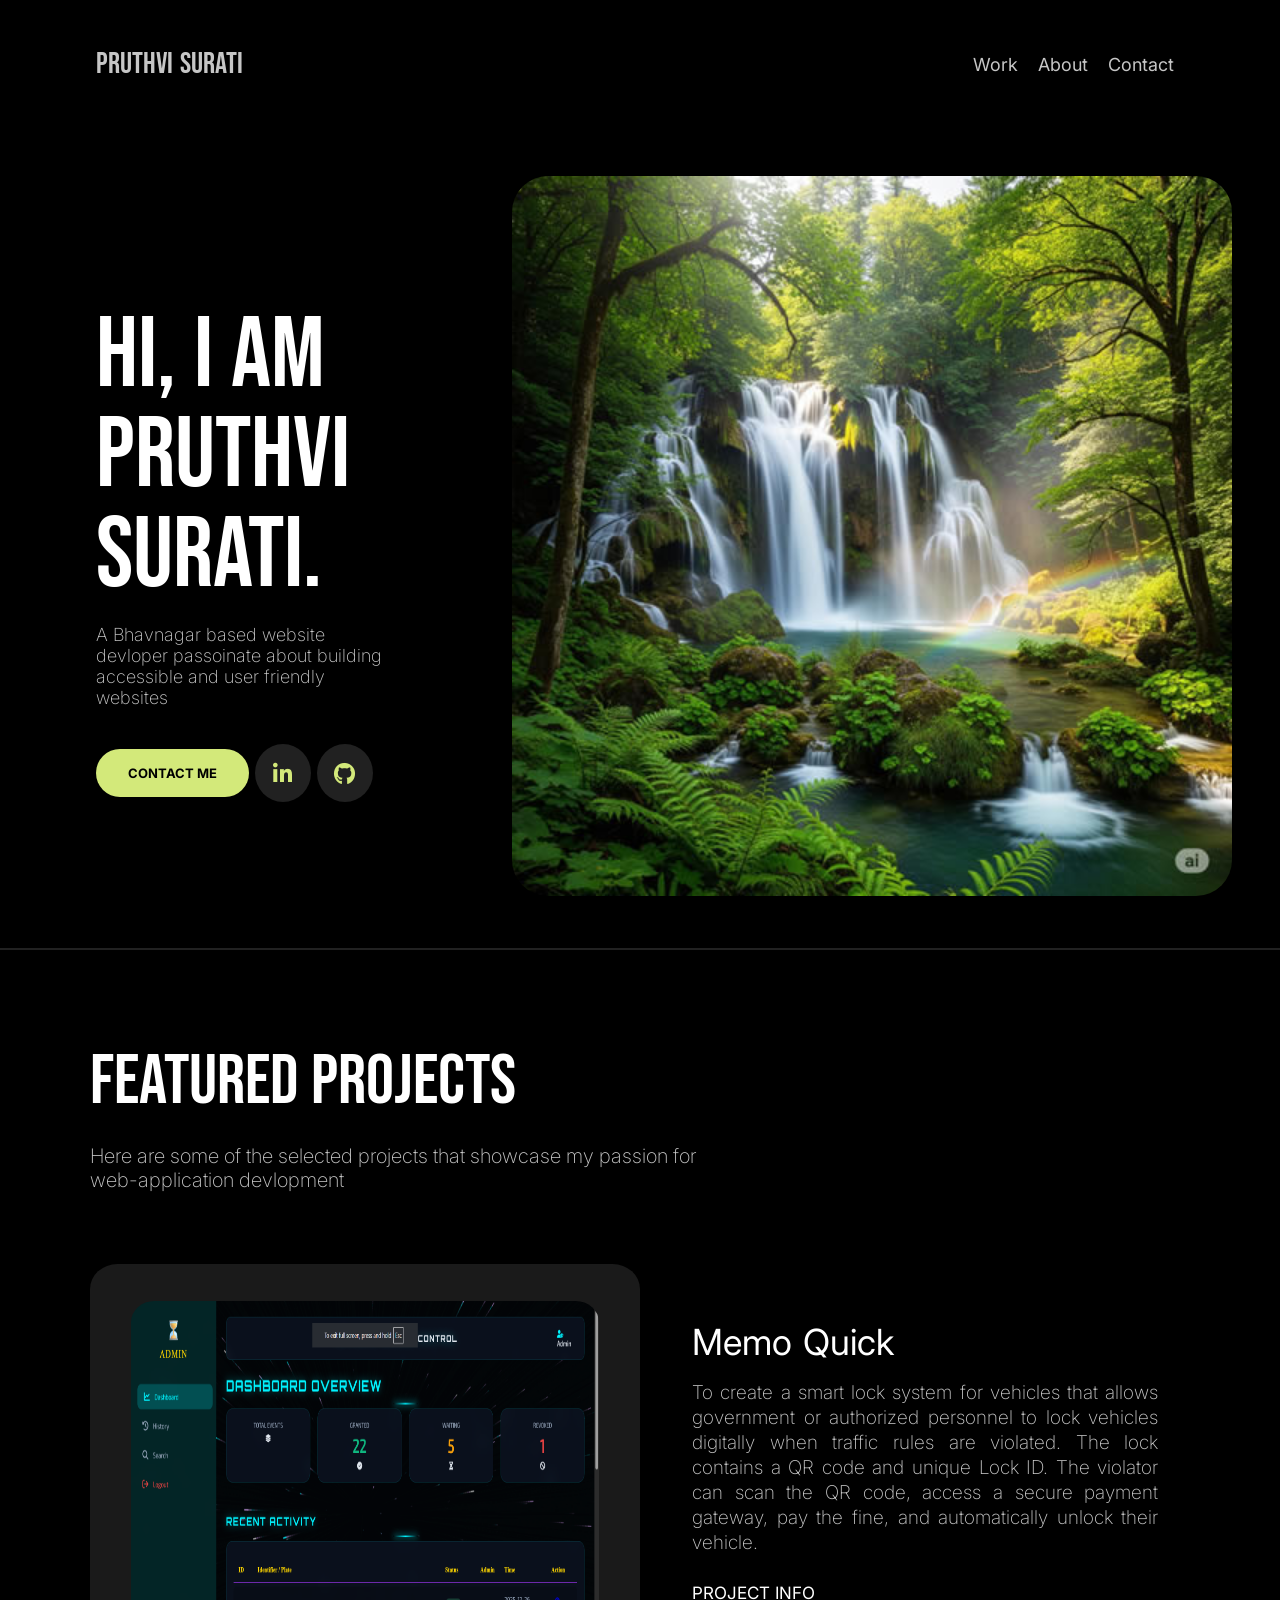
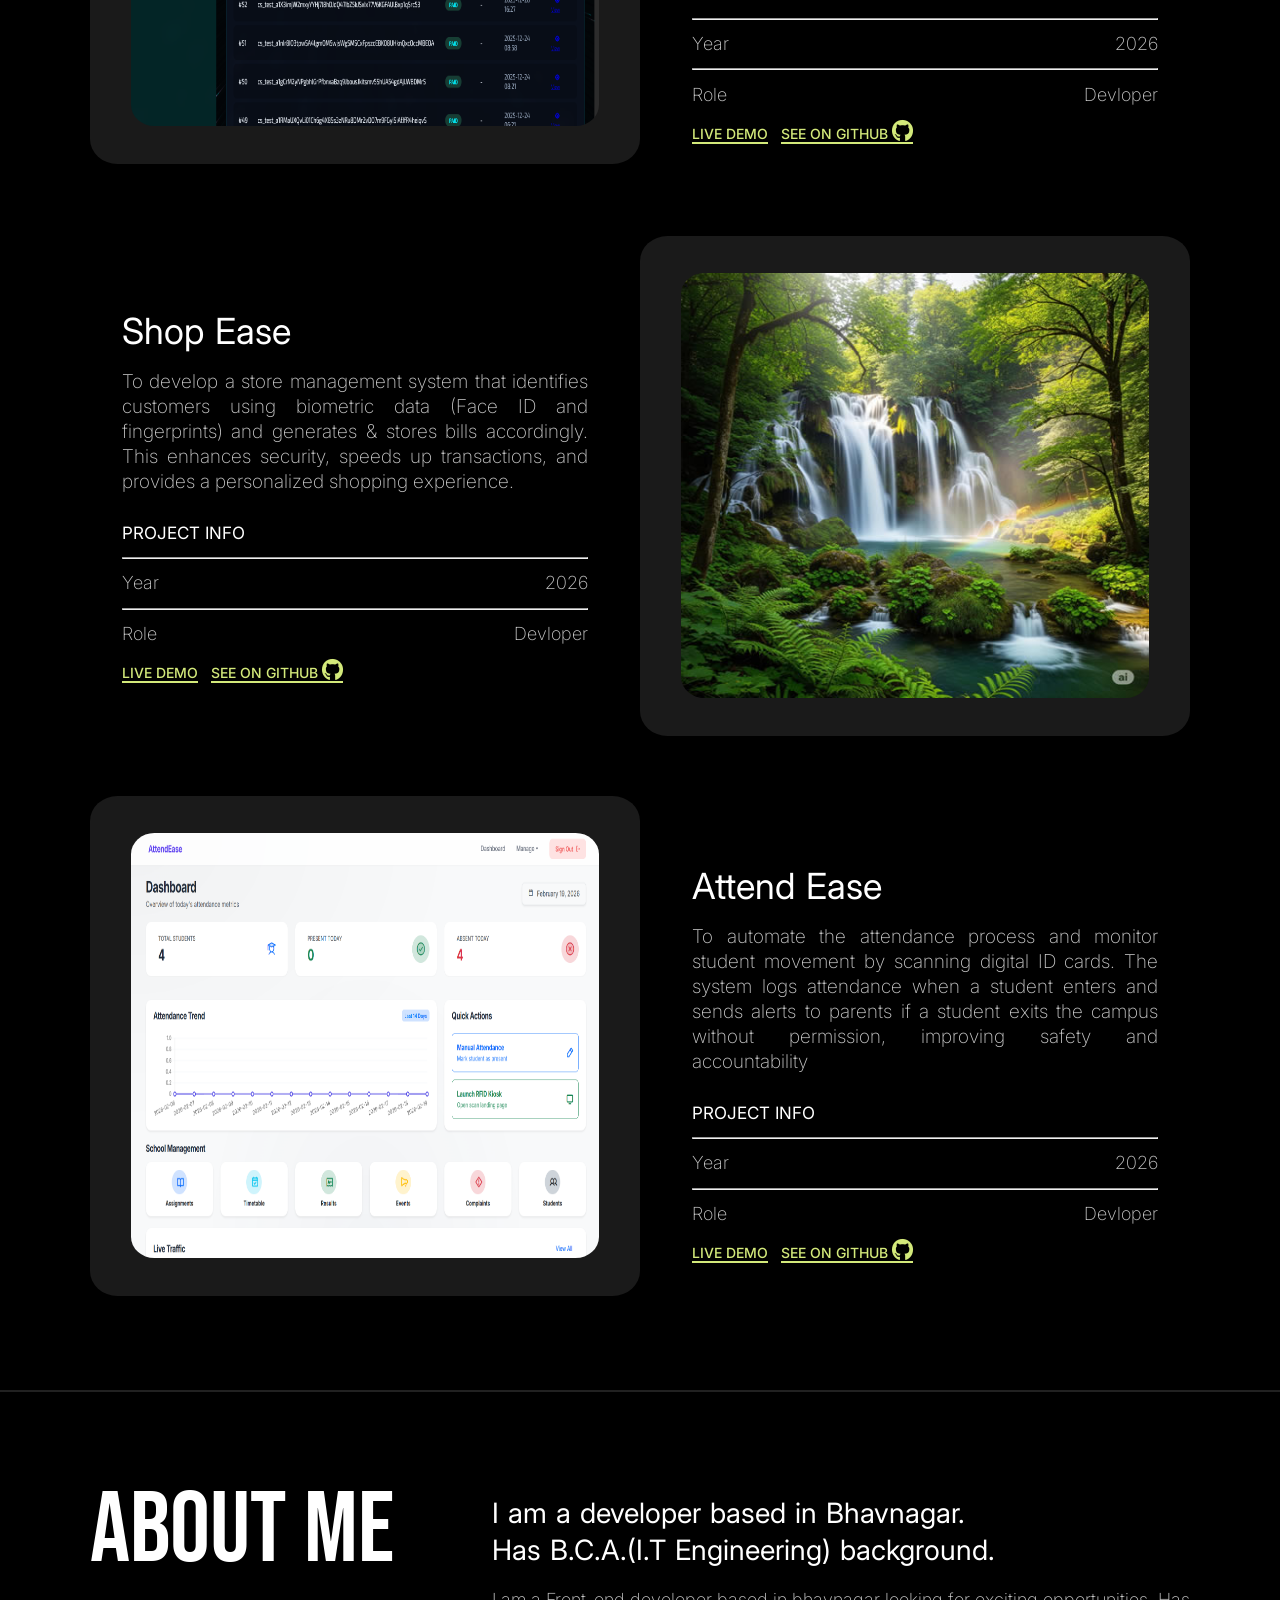
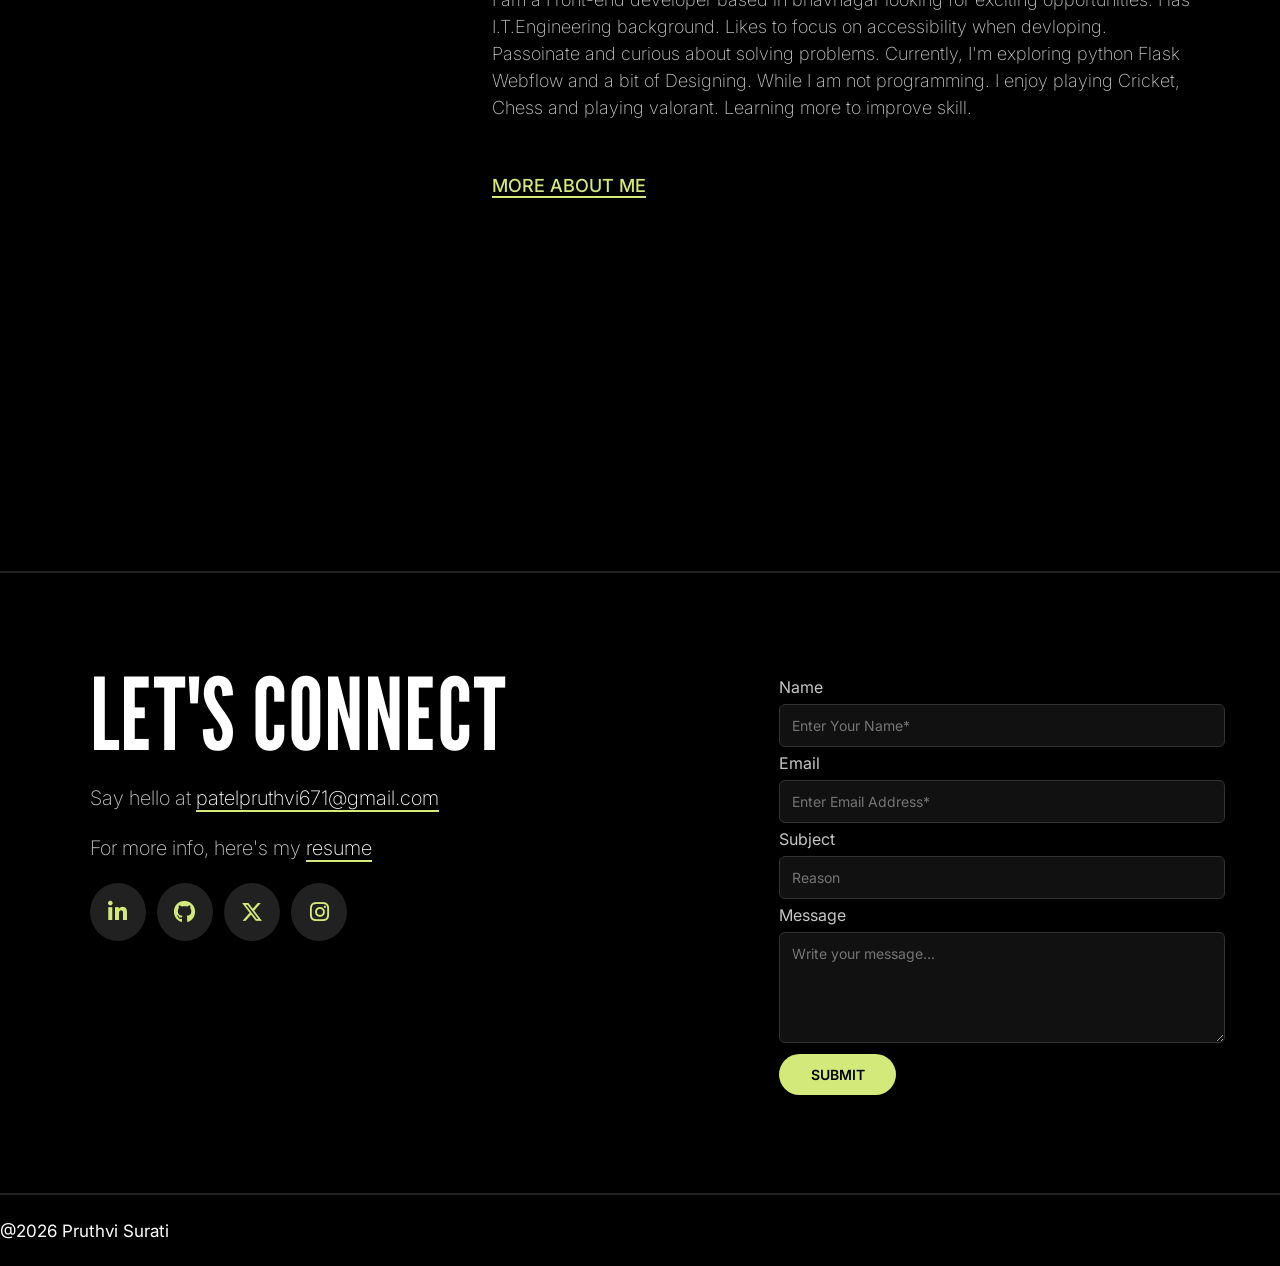
==== index.html @ 221f7f8f "portfolio" ====
<!DOCTYPE html>
<html lang="en">

<head>
    <meta charset="UTF-8">
    <meta name="viewport" content="width=device-width, initial-scale=1.0">
    <title>Portfolio</title>
    <link rel="preconnect" href="https://fonts.googleapis.com">
    <link rel="preconnect" href="https://fonts.gstatic.com" crossorigin>
    <link
        href="https://fonts.googleapis.com/css2?family=Bebas+Neue&family=Inter:ital,opsz,wght@0,14..32,100..900;1,14..32,100..900&family=League+Gothic&family=Oswald:wght@200..700&family=Poppins:ital,wght@0,100;0,200;0,300;0,400;0,500;0,600;0,700;0,800;0,900;1,100;1,200;1,300;1,400;1,500;1,600;1,700;1,800;1,900&display=swap"
        rel="stylesheet">
    <link rel="stylesheet" href="https://cdnjs.cloudflare.com/ajax/libs/font-awesome/6.5.0/css/all.min.css">

    <link rel="stylesheet" href="style1.css">
</head>

<body>

    <div class="navbar">
        <span>
            <h3>PRUTHVI SURATI</h3>
        </span>

        <span>
            <a href="#work">Work</a>
            <a href="about.html">About</a>
            <a href="#connect">Contact</a>
        </span>
    </div>

    <div class="container">

        <div class="pinfo">
            <span>
                <h1>
                    HI, I AM <br>
                    PRUTHVI SURATI.
                </h1>
            </span>
            <span>
                <p>
                    A Bhavnagar based website devloper passoinate about building <br>
                    accessible and user friendly websites
                </p>
            </span><br>
            <span class="links">
                <a href="#" class="spbtn" id="contact">CONTACT ME</a>
                <div class="lbtn"> <a href="#"><i class="fa-brands fa-linkedin-in"></i></a></div>
                <div class="lbtn"><a href="https://github.com/pruthvipatel2024"><i class="fa-brands fa-github"></i></a>
                </div>
            </span>
        </div>

        <div class="pimg">
            <img src="images/cascading-waterfall.jpg" alt="My Image">
        </div>

    </div>

    <div class="project" id="work">
        <div>
            <h2>FEATURED PROJECTS</h2>
            <p>Here are some of the selected projects that showcase my passion for <br>
                web-application devlopment</p>
        </div>

        <!-- Project_1 -->

        <div class="pcard">

            <div class="card">
                <img src="images/memo-quick.png" alt="memo-quick">
            </div>

            <div class="prinfo">

                <h3>Memo Quick</h3>
                <p>To create a smart lock system for vehicles that allows government or authorized personnel to lock
                    vehicles digitally when traffic rules are violated. The lock contains a QR code and unique Lock ID.
                    The violator can scan the QR code, access a secure payment gateway, pay the fine, and automatically
                    unlock their
                    vehicle.</p>

                <h4>PROJECT INFO</h4>
                <hr>
                <div class="pd">
                    <p>Year</p>
                    <p>2026</p>
                </div>
                <hr>
                <div class="pd">
                    <p>Role</p>
                    <p>Devloper</p>
                </div>

                <div class="plink">
                    <a href="#">LIVE DEMO</a>
                    <a href="https://github.com/pruthvipatel2024/memo-quick"> SEE ON GITHUB <i
                            class="fa-brands fa-github"></i> </a>
                </div>


            </div>
        </div>

        <!-- Project_2 -->

        <div class="pcard">

            <div class="prinfo">

                <h3>Shop Ease</h3>
                <p>To develop a store management system that identifies customers using biometric data (Face ID and
                    fingerprints) and generates & stores bills accordingly. This enhances security, speeds up
                    transactions, and provides a personalized shopping experience.</p>

                <h4>PROJECT INFO</h4>
                <hr>
                <div class="pd">
                    <p>Year</p>
                    <p>2026</p>
                </div>
                <hr>
                <div class="pd">
                    <p>Role</p>
                    <p>Devloper</p>
                </div>

                <div class="plink">
                    <a href="#">LIVE DEMO</a>
                    <a href=""> SEE ON GITHUB <i class="fa-brands fa-github"></i> </a>
                </div>

            </div>

            <div class="card">
                <img src="images/cascading-waterfall.jpg" alt="ShopEase">
            </div>

        </div>

        <!-- Project_3 -->

        <div class="pcard">

            <div class="card">
                <img src="images/Attend Ease.png" alt="Attend Ease">
            </div>

            <div class="prinfo">

                <h3>Attend Ease</h3>
                <p>To automate the attendance process and monitor student movement by scanning digital ID cards. The
                    system logs attendance when a student enters and sends alerts to parents if a student exits the
                    campus
                    without permission, improving safety and accountability</p>

                <h4>PROJECT INFO</h4>
                <hr>
                <div class="pd">
                    <p>Year</p>
                    <p>2026</p>
                </div>
                <hr>
                <div class="pd">
                    <p>Role</p>
                    <p>Devloper</p>
                </div>

                <div class="plink">
                    <a href="#">LIVE DEMO</a>
                    <a href="#"> SEE ON GITHUB <i class="fa-brands fa-github"></i> </a>
                </div>
            </div>
        </div>

    </div>

    <!-- <hr> -->

    <div class="about">
        <div class="ah">
            <h1>ABOUT ME</h1>
        </div>
        <div class="con">
            <h3>
                I am a developer based in Bhavnagar. <br>
                Has B.C.A.(I.T Engineering) background.
            </h3>

            <p>
                I am a Front-end developer based in bhavnagar looking for exciting opportunities. Has <br>
                I.T.Engineering background. Likes to focus on accessibility when devloping. <br>
                Passoinate and curious about solving problems. Currently, I'm exploring python Flask <br>
                Webflow and a bit of Designing. While I am not programming. I enjoy playing Cricket, <br>
                Chess and playing valorant. Learning more to improve skill.
            </p><br><br>


            <span class="links">
                <a href="#">MORE ABOUT ME</a>
            </span>
        </div>
    </div>

    <div class="connect" id="connect">

        <div class="ah">

            <h1>LET'S CONNECT</h1>

            <p>Say hello at <a href="patelpruthvi671@gmail.com">patelpruthvi671@gmail.com</a> </p>

            <p>For more info, here's my <a href="#">resume</a></p>

            <span class="links">
                <div class="lbtn">
                    <a href="#"><i class="fa-brands fa-linkedin-in"></i></a>
                </div>
                <div class="lbtn">
                    <a href="https://github.com/pruthvipatel2024"><i class="fa-brands fa-github"></i></a>
                </div>
                <div class="lbtn">
                    <a href="https://github.com/pruthvipatel2024"><i class="fa-brands fa-x-twitter"></i></a>
                </div>
                <div class="lbtn">
                    <a href="https://github.com/pruthvipatel2024"><i class="fa-brands fa-instagram"></i></a>
                </div>
            </span>

        </div>


        <div class="conn">

            <form action="" class="pform">

                <label>Name</label>
                <input type="text" placeholder="Enter Your Name*" required>

                <label>Email</label>
                <input type="email" placeholder="Enter Email Address*" required>

                <label>Subject</label>
                <input type="text" placeholder="Reason" required>

                <label>Message</label>
                <textarea rows="5" placeholder="Write your message..."></textarea>

                <button type="submit">SUBMIT</button>

            </form>

        </div>

    </div>

    <div class="footer">

        <h4>@2026 Pruthvi Surati</h4>

    </div>

</body>


<script src="script.js"></script>

</html>
---- style1.css ----
body {
    margin: 0;
    background-color: black;
}

h1,
h2,
h3 {
    color: white;
    font-family: Bebas Neue;
    font-weight: 100;
    word-spacing: 2px;
}

h1 {
    font-size: 100px;
    font-weight: 100;
    word-spacing: auto;
    line-height: 100px;
    margin: 0;
}

h2 {
    font-size: 70px;
    margin: 0;
}

h4 {
    color: white;
    font-family: inter;
    font-size: 17px;
    font-weight: 400;
    margin: 2% 0;
}

hr {
    margin: 0;
}

p {
    font-family: inter;
    font-family: inter;
    font-size: 18px;
    font-weight: 200;
    color: #C6C6C6;
}

a {
    /* color: White; */
    text-decoration: none;
    font-family: inter;
    font-size: large;
    gap: 10rem;
    /* margin: 10px; */
    transition: 1.6s;
}

i {
    color: #D3E97A;
    font-size: 22px;
}

/* Navbar Stylling  */

.navbar {
    padding: 1rem;
    background-color: black;
    display: flex;
    align-items: center;
    justify-content: space-between;
    gap: 20rem;
    /* margin-top: 1em; */
    margin-left: 5em;
    margin-right: 5em;
}

.navbar>span>a:hover {
    /* background-color: black; */
    color: greenyellow;
}

.navbar>span>h3 {
    font-size: 30px;
    color: #C6C6C6;
}

.navbar>span>a {
    margin: 10px;
    color: #C6C6C6;
}

.navbar:hover {
    transition: 3s;
    color: black;

}

.navbar>span {
    display: flex;
    justify-content: space-around;
}

/* personal information or container styling  */

.container {
    display: flex;
    justify-content: center;
    align-items: center;
    color: white;
    /* margin: 8rem; */
    padding: 3rem;
    gap: 5rem;
    height: 50%;
    border-bottom: #212121 solid 2.5px;
}

.pinfo {
    padding-top: 2rem;
    margin: 3rem;
    text-align: left;
    align-items: center;
}

.spbtn {
    background-color: #D3E97A;
    border-radius: 20rem;
    color: black;
    font-family: inter;
    align-items: center;
    text-align: center;
}

#contact {
    text-align: left;
    font-size: small;
    font-family: inter;
    font-weight: bold;
    padding: 1rem 2rem 1rem 2rem;
}

.links {
    display: flex;
    gap: 2%;
    justify-content: left;
    align-items: center;
}

.lbtn {
    height: 2rem;
    font-size: 20px;
    height: 50px;
    width: 50px;
    padding: 5px 3px 3px 3px;
    background-color: #212121;
    display: flex;
    justify-content: center;
    align-items: center;
    border-radius: 50%;
}

.pimg>img {
    height: 80vmin;
    border-radius: 5%;
    /* margin-right: 20vmin; */
}

/* ----------------project container styling---------------*/

.project {
    text-align: left;
    margin: 7%;
    /* padding-top: 7%;
    padding-bottom: 7%; */
    color: #C6C6C6;
    /* border-bottom: #212121 solid 2.5px; */
    /* width: 100%; */
}

.project>div>p {
    font-size: 20px;
}

.pcard {
    display: flex;
    justify-content: space-between;
    gap: 20px;
    margin-top: 5%;
    margin-bottom: 5%;

    /* margin: auto; */
}

.card {
    background-color: #1A1A1A;
    border-radius: 5%;
    height: 500px;
    width: 50%;
    flex-shrink: 0;
    align-items: center;
    display: flex;
    justify-content: center;
    margin: auto;
}

.card>img {
    height: 85%;
    width: 85%;
    /* margin: auto; */
    border-radius: 5%;
}

.prinfo {
    padding: 2rem;
    margin-top: 3rem;
    justify-content: center;
    text-align: justify;
    align-items: center;
    line-height: 30px;
}

.prinfo>p {
    font-size: 19px;
    line-height: 25px;
    font-weight: 200;
    margin-top: 5%;
    margin-bottom: 5%;
    text-align: justify;
}

.prinfo>h3 {
    color: white;
    font-family: inter;
    font-size: 36px;
    font-weight: 400;
    margin: 0;
}

.pd {
    display: flex;
    justify-content: space-between;
    /* margin-bottom: 3%; */
}

.pd>p {
    margin: 2% 0;
}

.plink>a {
    color: #D3E97A;
    border-bottom: 2px solid #D3E97A;
    margin-top: 3%;
    margin-right: 2%;
    font-weight: 500;
    font-size: 14px;
}


/* --------------- About Section Styling------------------------ */

.about {
    display: flex;
    justify-content: space-between;
    margin: auto;
    padding: 7%;
    height: 600px;
    border-top: #212121 solid 2.5px;
    border-bottom: #212121 solid 2.5px;
}

.con>h3 {
    color: white;
    font-family: inter;
    font-size: 28px;
    font-weight: 400;
    margin: 0;
    line-height: 1.3;
    margin-top: 2%;
}

.con>p {
    line-height: 1.5
}

.con>span>a {
    color: #D3E97A;
    border-bottom: 2px solid #D3E97A;
    /* margin-top: 3%;
    margin-right: 2%; */
    font-weight: 500;
    font-size: 18px;
    align-items: center;
}


/* ----------------Contact section Styling---------------- */

.connect {
    display: flex;
    justify-content: center;
    /* change this */
    align-items: flex-start;
    gap: 120px;
    /* control spacing manually */
    padding: 7%;
    border-bottom: #212121 solid 2.5px;
}

.connect>.ah>h1 {
    font-family: League Gothic;
}

.ah>p>a {
    line-height: 1.5;
    color: white;
    border-bottom: #D3E97A 2.2px solid;
    font-size: 20px;
    /* padding-bottom: 1.5px; */
}

.ah>p {
    font-size: 20px;
}

.ah {
    flex: 1;
    width: 40%;
}

.pform form {
    display: flex;
    flex-direction: column;
    gap: 15px;
}

.pform input,
.pform textarea {
    width: 420px;
    padding: 12px;
    background-color: #111;
    border: 1px solid #333;
    color: white;
    border-radius: 6px;
    font-family: inter;
    font-size: 14px;
    transition: 1s;
    font-size: 14px;
}

.pform input:hover,
.pform textarea:hover {
    outline: none;
    /* background-color: #D3E97A; */
    border-color: #D3E97A;

}

.pform input:focus,
.pform textarea:focus {
    outline: none;
    /* background-color: #D3E97A; */
    border-color: #D3E97A;
}

.pform button {
    padding: 12px;
    background-color: #D3E97A;
    border: none;
    font-family: inter;
    font-weight: 600;
    font-size: 14px;
    border-radius: 20rem;
    width: 70%;
    align-items: center;
    text-align: center;
    cursor: pointer;
}

.pform {
    color: #C6C6C6;
    width: 40%;
    line-height: 200%;
    max-width: 500px;
    flex: 1;
    max-width: 420px;
    margin: 2%;
}

label {
    font-family: inter;
    font-size: 16px;
}

/* ================= RESPONSIVE ================= */

/* Tablet */
@media (max-width: 992px) {

    .container,
    .about,
    .connect,
    .pcard {
        flex-direction: column;
        text-align: center;
    }

    .links {
        justify-content: center;
    }

    .pimg img {
        width: 70%;
    }

    .ah,
    .pform {
        width: 100%;
        max-width: 600px;
    }
}

/* Mobile */
@media (max-width: 768px) {

    h1 {
        font-size: 42px;
        line-height: 48px;
    }

    h2 {
        font-size: 32px;
    }

    .navbar {
        flex-direction: column;
        gap: 1rem;
        text-align: center;
    }

    .navbar span {
        flex-direction: column;
        gap: 0.5rem;
    }

    .container,
    .about,
    .connect {
        padding: 4rem 1.5rem;
    }

    .project {
        margin: 4rem 1.5rem;
    }

    .card {
        padding: 1rem;
    }
}
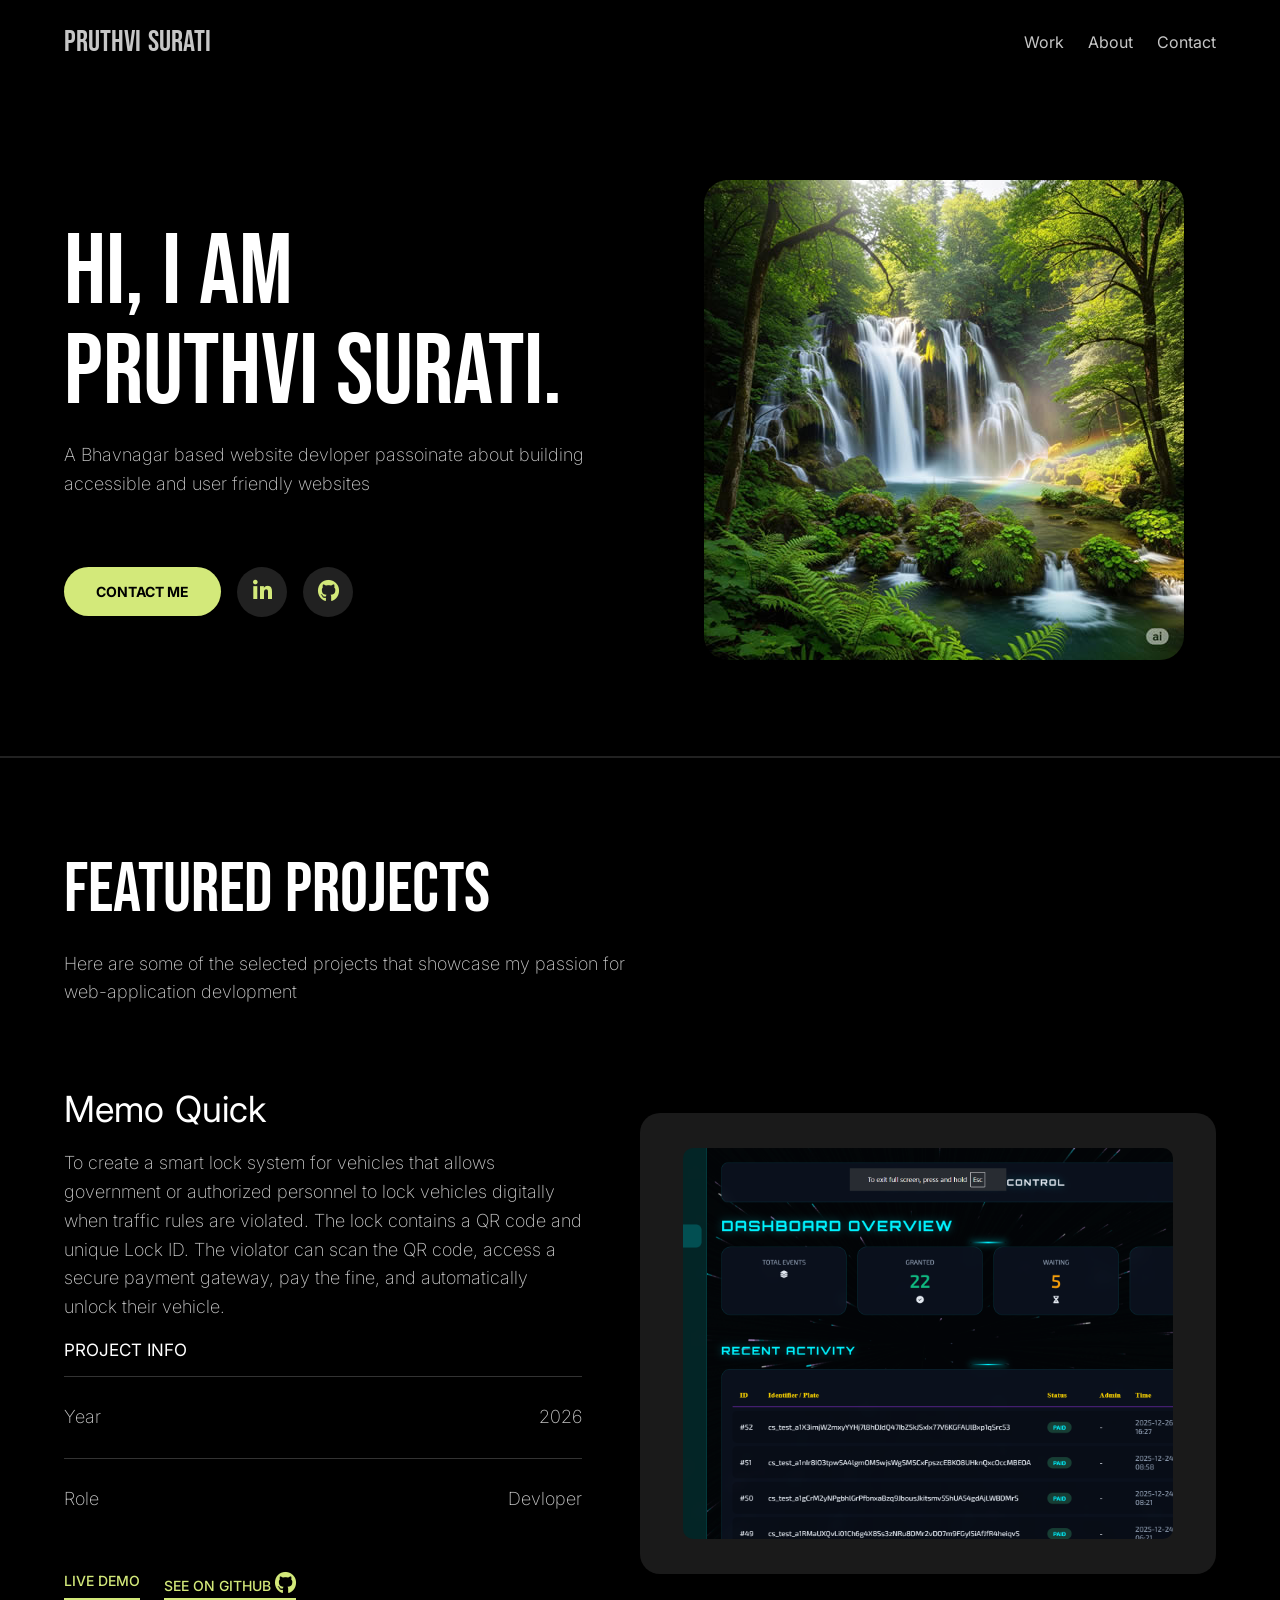
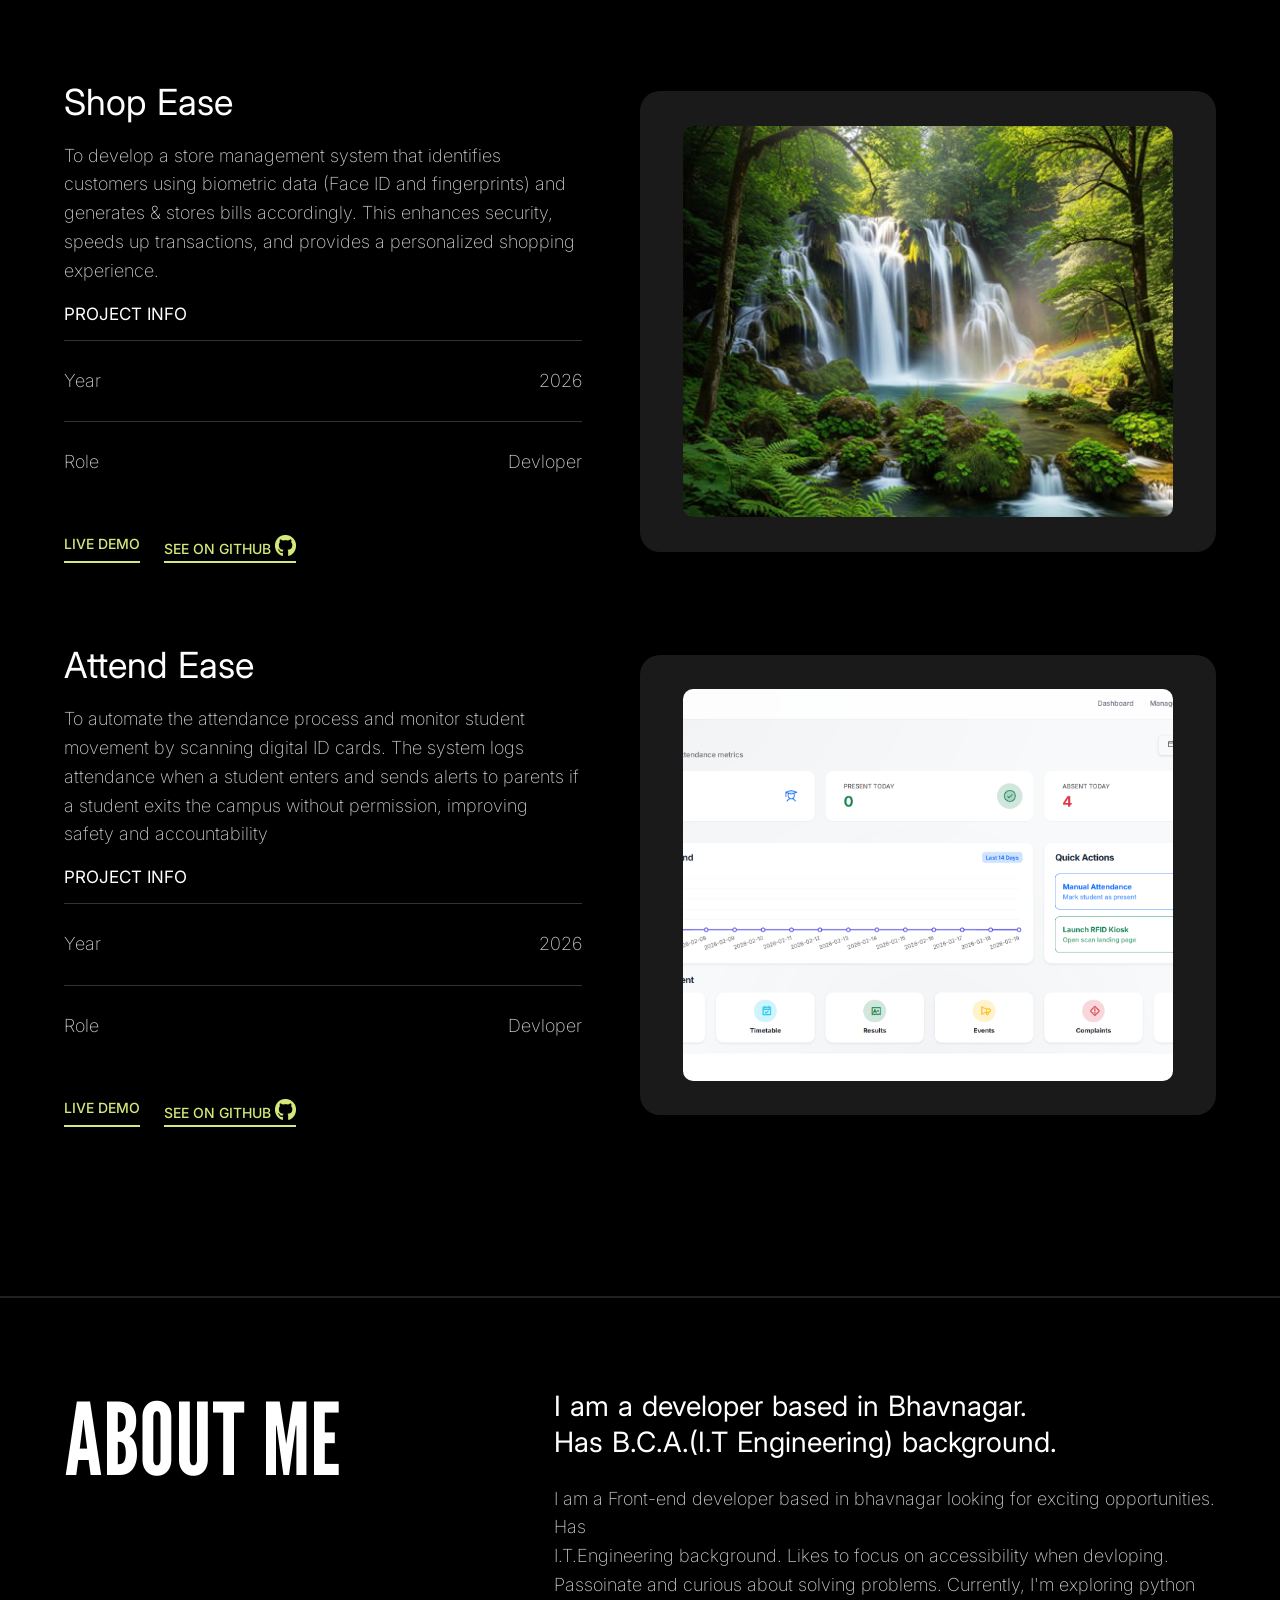
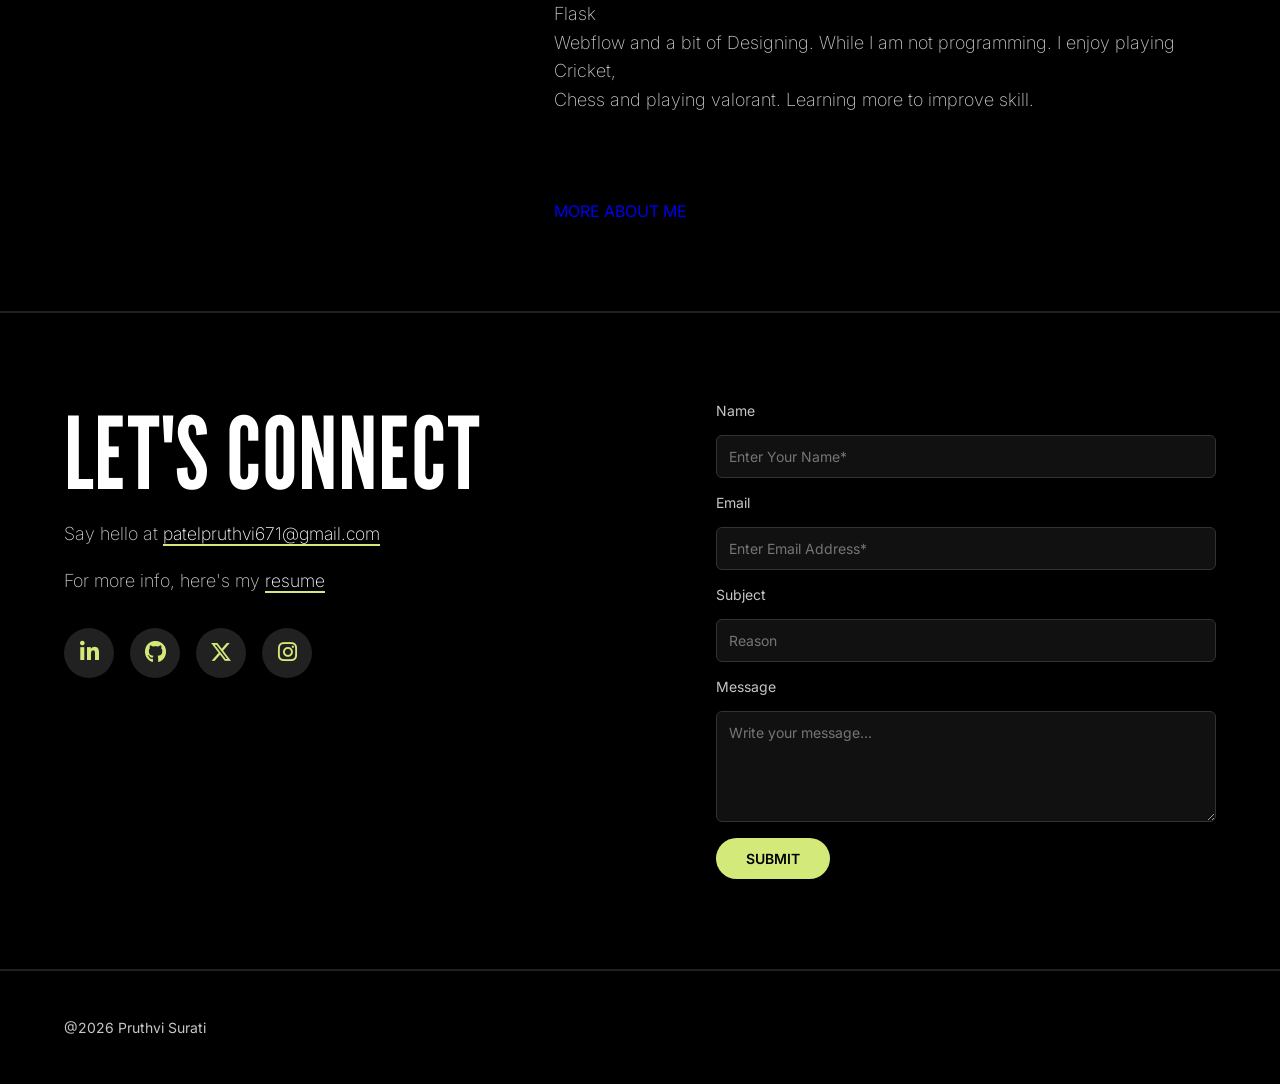
==== commit 4016556c: ".." ====
--- a/index.html
+++ b/index.html
@@ -84,7 +84,7 @@
 
                 <h4>PROJECT INFO</h4>
                 <hr>
-                <div class="pd">
+                <div class="pd">  
                     <p>Year</p>
                     <p>2026</p>
                 </div>
--- a/style1.css
+++ b/style1.css
@@ -1,58 +1,58 @@
 body {
     margin: 0;
     background-color: black;
+    overflow-x: hidden;
 }
 
 h1,
 h2,
 h3 {
     color: white;
-    font-family: Bebas Neue;
+    font-family: 'Bebas Neue', sans-serif;
     font-weight: 100;
     word-spacing: 2px;
 }
 
 h1 {
-    font-size: 100px;
+    font-size: clamp(48px, 10vw, 100px);
     font-weight: 100;
     word-spacing: auto;
-    line-height: 100px;
+    line-height: 1;
     margin: 0;
 }
 
 h2 {
-    font-size: 70px;
+    font-size: clamp(32px, 7vw, 70px);
     margin: 0;
 }
 
 h4 {
     color: white;
-    font-family: inter;
+    font-family: 'Inter', sans-serif;
     font-size: 17px;
     font-weight: 400;
-    margin: 2% 0;
+    margin: 1rem 0;
 }
 
 hr {
     margin: 0;
+    border: 0;
+    border-top: 1px solid #333;
 }
 
 p {
-    font-family: inter;
-    font-family: inter;
-    font-size: 18px;
+    font-family: 'Inter', sans-serif;
+    font-size: clamp(16px, 2vw, 18px);
     font-weight: 200;
     color: #C6C6C6;
+    line-height: 1.6;
 }
 
 a {
-    /* color: White; */
     text-decoration: none;
-    font-family: inter;
-    font-size: large;
-    gap: 10rem;
-    /* margin: 10px; */
-    transition: 1.6s;
+    font-family: 'Inter', sans-serif;
+    font-size: medium;
+    transition: 0.3s;
 }
 
 i {
@@ -60,177 +60,144 @@
     font-size: 22px;
 }
 
-/* Navbar Stylling  */
+/* Navbar Styling */
 
 .navbar {
-    padding: 1rem;
+    padding: 1.5rem clamp(1rem, 5vw, 5rem);
     background-color: black;
     display: flex;
     align-items: center;
     justify-content: space-between;
-    gap: 20rem;
-    /* margin-top: 1em; */
-    margin-left: 5em;
-    margin-right: 5em;
+}
+
+.navbar>span:first-child h3 {
+    font-size: clamp(20px, 4vw, 30px);
+    color: #C6C6C6;
+    margin: 0;
+}
+
+.navbar>span:last-child {
+    display: flex;
+    gap: 1.5rem;
+}
+
+.navbar>span>a {
+    color: #C6C6C6;
 }
 
 .navbar>span>a:hover {
-    /* background-color: black; */
-    color: greenyellow;
-}
-
-.navbar>span>h3 {
-    font-size: 30px;
-    color: #C6C6C6;
-}
-
-.navbar>span>a {
-    margin: 10px;
-    color: #C6C6C6;
-}
-
-.navbar:hover {
-    transition: 3s;
-    color: black;
-
-}
-
-.navbar>span {
-    display: flex;
-    justify-content: space-around;
-}
-
-/* personal information or container styling  */
+    color: #D3E97A;
+}
+
+/* Container / Hero Styling */
 
 .container {
     display: flex;
     justify-content: center;
     align-items: center;
     color: white;
-    /* margin: 8rem; */
-    padding: 3rem;
-    gap: 5rem;
-    height: 50%;
+    padding: clamp(2rem, 8vw, 6rem) clamp(1rem, 5vw, 5rem);
+    gap: clamp(2rem, 5vw, 5rem);
     border-bottom: #212121 solid 2.5px;
 }
 
 .pinfo {
-    padding-top: 2rem;
-    margin: 3rem;
-    text-align: left;
-    align-items: center;
+    flex: 1;
+}
+
+.links {
+    display: flex;
+    gap: 1rem;
+    justify-content: flex-start;
+    align-items: center;
+    flex-wrap: wrap;
+    margin-top: 2rem;
 }
 
 .spbtn {
     background-color: #D3E97A;
-    border-radius: 20rem;
+    border-radius: 50px;
     color: black;
-    font-family: inter;
-    align-items: center;
-    text-align: center;
-}
-
-#contact {
-    text-align: left;
-    font-size: small;
-    font-family: inter;
+    font-family: 'Inter', sans-serif;
     font-weight: bold;
-    padding: 1rem 2rem 1rem 2rem;
-}
-
-.links {
-    display: flex;
-    gap: 2%;
-    justify-content: left;
-    align-items: center;
+    padding: 1rem 2rem;
+    display: inline-block;
+    font-size: 14px;
 }
 
 .lbtn {
-    height: 2rem;
-    font-size: 20px;
     height: 50px;
     width: 50px;
-    padding: 5px 3px 3px 3px;
     background-color: #212121;
     display: flex;
     justify-content: center;
     align-items: center;
     border-radius: 50%;
-}
-
-.pimg>img {
-    height: 80vmin;
+    transition: 0.3s;
+}
+
+.lbtn:hover {
+    background-color: #333;
+}
+
+.pimg {
+    flex: 1;
+    display: flex;
+    justify-content: center;
+}
+
+.pimg img {
+    max-width: 100%;
+    height: auto;
     border-radius: 5%;
-    /* margin-right: 20vmin; */
-}
-
-/* ----------------project container styling---------------*/
+}
+
+/* Project Container Styling */
 
 .project {
-    text-align: left;
-    margin: 7%;
-    /* padding-top: 7%;
-    padding-bottom: 7%; */
-    color: #C6C6C6;
-    /* border-bottom: #212121 solid 2.5px; */
-    /* width: 100%; */
-}
-
-.project>div>p {
-    font-size: 20px;
+    padding: clamp(2rem, 7vw, 7rem) clamp(1rem, 5vw, 5rem);
+    color: #C6C6C6;
 }
 
 .pcard {
     display: flex;
     justify-content: space-between;
-    gap: 20px;
-    margin-top: 5%;
-    margin-bottom: 5%;
-
-    /* margin: auto; */
+    gap: 3rem;
+    margin: 5rem 0;
+    align-items: center;
+}
+
+/* Reverse layout for even cards on desktop */
+.project .pcard:nth-child(even) {
+    flex-direction: row-reverse;
 }
 
 .card {
     background-color: #1A1A1A;
-    border-radius: 5%;
-    height: 500px;
+    border-radius: 20px;
     width: 50%;
-    flex-shrink: 0;
-    align-items: center;
+    aspect-ratio: 1 / 0.8;
     display: flex;
     justify-content: center;
-    margin: auto;
-}
-
-.card>img {
+    align-items: center;
+    overflow: hidden;
+}
+
+.card img {
     height: 85%;
     width: 85%;
-    /* margin: auto; */
-    border-radius: 5%;
+    object-fit: cover;
+    border-radius: 10px;
 }
 
 .prinfo {
-    padding: 2rem;
-    margin-top: 3rem;
-    justify-content: center;
-    text-align: justify;
-    align-items: center;
-    line-height: 30px;
-}
-
-.prinfo>p {
-    font-size: 19px;
-    line-height: 25px;
-    font-weight: 200;
-    margin-top: 5%;
-    margin-bottom: 5%;
-    text-align: justify;
-}
-
-.prinfo>h3 {
-    color: white;
-    font-family: inter;
-    font-size: 36px;
+    width: 45%;
+}
+
+.prinfo h3 {
+    color: white;
+    font-family: 'Inter', sans-serif;
+    font-size: clamp(24px, 4vw, 36px);
     font-weight: 400;
     margin: 0;
 }
@@ -238,168 +205,144 @@
 .pd {
     display: flex;
     justify-content: space-between;
-    /* margin-bottom: 3%; */
-}
-
-.pd>p {
-    margin: 2% 0;
-}
-
-.plink>a {
+    padding: 0.5rem 0;
+}
+
+.plink {
+    display: flex;
+    gap: 1.5rem;
+    margin-top: 2rem;
+}
+
+.plink a {
     color: #D3E97A;
     border-bottom: 2px solid #D3E97A;
-    margin-top: 3%;
-    margin-right: 2%;
     font-weight: 500;
     font-size: 14px;
-}
-
-
-/* --------------- About Section Styling------------------------ */
+    padding-bottom: 4px;
+}
+
+/* About Section Styling */
 
 .about {
     display: flex;
     justify-content: space-between;
-    margin: auto;
-    padding: 7%;
-    height: 600px;
+    gap: 3rem;
+    padding: clamp(2rem, 7vw, 7rem) clamp(1rem, 5vw, 5rem);
     border-top: #212121 solid 2.5px;
     border-bottom: #212121 solid 2.5px;
 }
 
-.con>h3 {
-    color: white;
-    font-family: inter;
-    font-size: 28px;
-    font-weight: 400;
-    margin: 0;
-    line-height: 1.3;
-    margin-top: 2%;
-}
-
-.con>p {
-    line-height: 1.5
-}
-
-.con>span>a {
-    color: #D3E97A;
-    border-bottom: 2px solid #D3E97A;
-    /* margin-top: 3%;
-    margin-right: 2%; */
-    font-weight: 500;
-    font-size: 18px;
-    align-items: center;
-}
-
-
-/* ----------------Contact section Styling---------------- */
-
-.connect {
-    display: flex;
-    justify-content: center;
-    /* change this */
-    align-items: flex-start;
-    gap: 120px;
-    /* control spacing manually */
-    padding: 7%;
-    border-bottom: #212121 solid 2.5px;
-}
-
-.connect>.ah>h1 {
-    font-family: League Gothic;
-}
-
-.ah>p>a {
-    line-height: 1.5;
-    color: white;
-    border-bottom: #D3E97A 2.2px solid;
-    font-size: 20px;
-    /* padding-bottom: 1.5px; */
-}
-
-.ah>p {
-    font-size: 20px;
-}
-
 .ah {
     flex: 1;
-    width: 40%;
-}
-
-.pform form {
+}
+
+.con {
+    flex: 1.5;
+}
+
+.con h3 {
+    color: white;
+    font-family: 'Inter', sans-serif;
+    font-size: clamp(20px, 3vw, 28px);
+    font-weight: 400;
+    margin: 0 0 1.5rem 0;
+    line-height: 1.3;
+}
+
+/* Contact Section Styling */
+
+.connect {
+    display: flex;
+    justify-content: space-between;
+    gap: 4rem;
+    padding: clamp(2rem, 7vw, 7rem) clamp(1rem, 5vw, 5rem);
+    border-bottom: #212121 solid 2.5px;
+}
+
+.ah h1 {
+    font-family: 'League Gothic', sans-serif;
+}
+
+.ah p a {
+    color: white;
+    border-bottom: #D3E97A 2.2px solid;
+    font-size: 1.1rem;
+    word-break: break-all;
+}
+
+.conn {
+    flex: 1;
+    max-width: 500px;
+}
+
+.pform {
     display: flex;
     flex-direction: column;
-    gap: 15px;
+    gap: 1rem;
+}
+
+.pform label {
+    color: #C6C6C6;
+    font-family: 'Inter', sans-serif;
+    font-size: 14px;
 }
 
 .pform input,
 .pform textarea {
-    width: 420px;
+    width: 100%;
+    box-sizing: border-box;
     padding: 12px;
     background-color: #111;
     border: 1px solid #333;
     color: white;
     border-radius: 6px;
-    font-family: inter;
-    font-size: 14px;
-    transition: 1s;
-    font-size: 14px;
-}
-
-.pform input:hover,
-.pform textarea:hover {
-    outline: none;
-    /* background-color: #D3E97A; */
-    border-color: #D3E97A;
-
+    font-family: 'Inter', sans-serif;
+    font-size: 14px;
+    transition: 0.3s;
 }
 
 .pform input:focus,
 .pform textarea:focus {
     outline: none;
-    /* background-color: #D3E97A; */
     border-color: #D3E97A;
 }
 
 .pform button {
-    padding: 12px;
+    padding: 12px 30px;
     background-color: #D3E97A;
     border: none;
-    font-family: inter;
+    font-family: 'Inter', sans-serif;
     font-weight: 600;
     font-size: 14px;
-    border-radius: 20rem;
-    width: 70%;
-    align-items: center;
-    text-align: center;
+    border-radius: 50px;
     cursor: pointer;
-}
-
-.pform {
-    color: #C6C6C6;
-    width: 40%;
-    line-height: 200%;
-    max-width: 500px;
-    flex: 1;
-    max-width: 420px;
-    margin: 2%;
-}
-
-label {
-    font-family: inter;
-    font-size: 16px;
-}
-
-/* ================= RESPONSIVE ================= */
-
-/* Tablet */
+    align-self: flex-start;
+    transition: 0.3s;
+}
+
+.pform button:hover {
+    background-color: #b9cc6b;
+}
+
+/* Footer Styling */
+
+.footer {
+    padding: 2rem clamp(1rem, 5vw, 5rem);
+    text-align: left;
+}
+
+.footer h4 {
+    color: #C6C6C6;
+    font-size: 14px;
+}
+
+/* ================= RESPONSIVE QUERIES ================= */
+
+/* Tablet & Large Mobile */
 @media (max-width: 992px) {
-
-    .container,
-    .about,
-    .connect,
-    .pcard {
-        flex-direction: column;
+    .container {
+        flex-direction: column-reverse;
         text-align: center;
     }
 
@@ -407,51 +350,42 @@
         justify-content: center;
     }
 
-    .pimg img {
-        width: 70%;
+    .pcard,
+    .project .pcard:nth-child(even) {
+        flex-direction: column;
+        gap: 2rem;
+    }
+
+    .card,
+    .prinfo {
+        width: 100%;
+    }
+
+    .about,
+    .connect {
+        flex-direction: column;
+        gap: 2rem;
     }
 
     .ah,
-    .pform {
+    .con,
+    .conn {
         width: 100%;
-        max-width: 600px;
     }
 }
 
 /* Mobile */
 @media (max-width: 768px) {
-
-    h1 {
-        font-size: 42px;
-        line-height: 48px;
-    }
-
-    h2 {
-        font-size: 32px;
-    }
-
     .navbar {
         flex-direction: column;
+        gap: 1.5rem;
+    }
+
+    .navbar>span:last-child {
         gap: 1rem;
-        text-align: center;
-    }
-
-    .navbar span {
-        flex-direction: column;
-        gap: 0.5rem;
-    }
-
-    .container,
-    .about,
-    .connect {
-        padding: 4rem 1.5rem;
-    }
-
-    .project {
-        margin: 4rem 1.5rem;
-    }
-
-    .card {
-        padding: 1rem;
+    }
+
+    .pform button {
+        width: 100%;
     }
 }
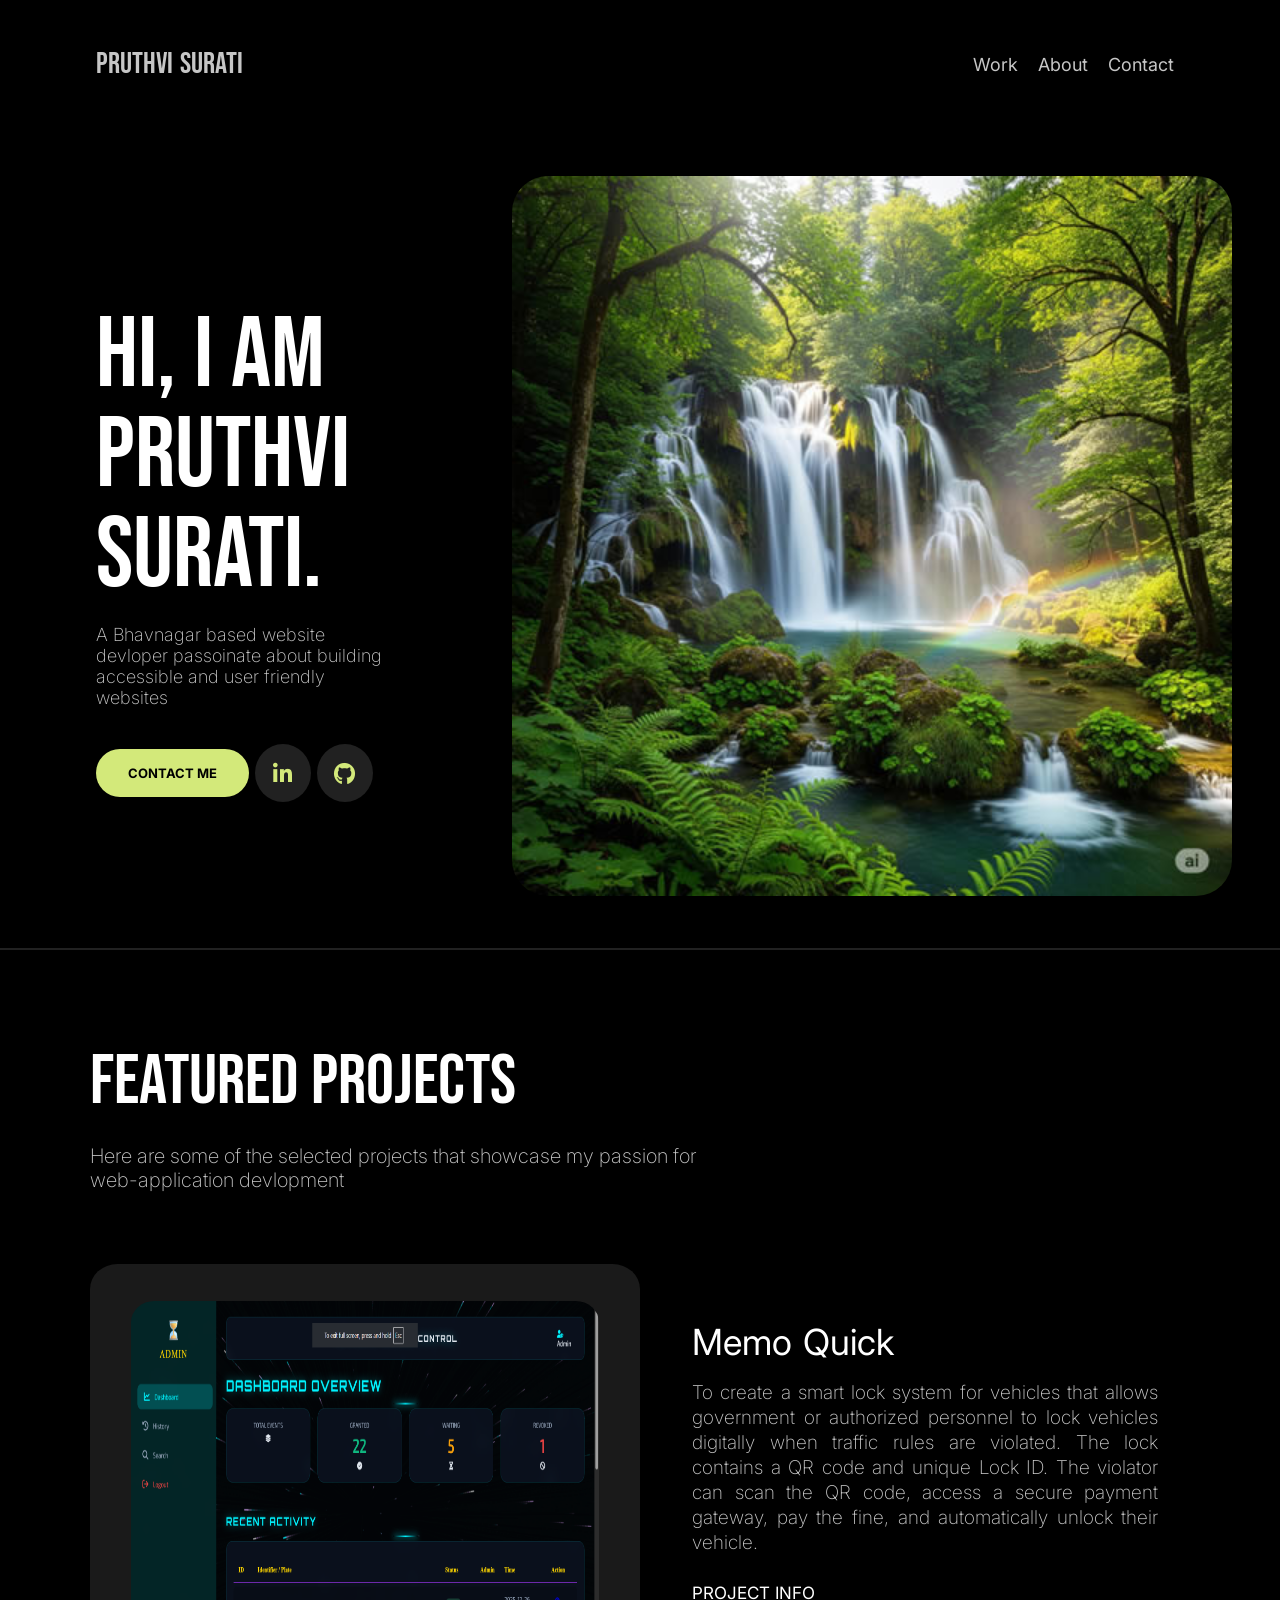
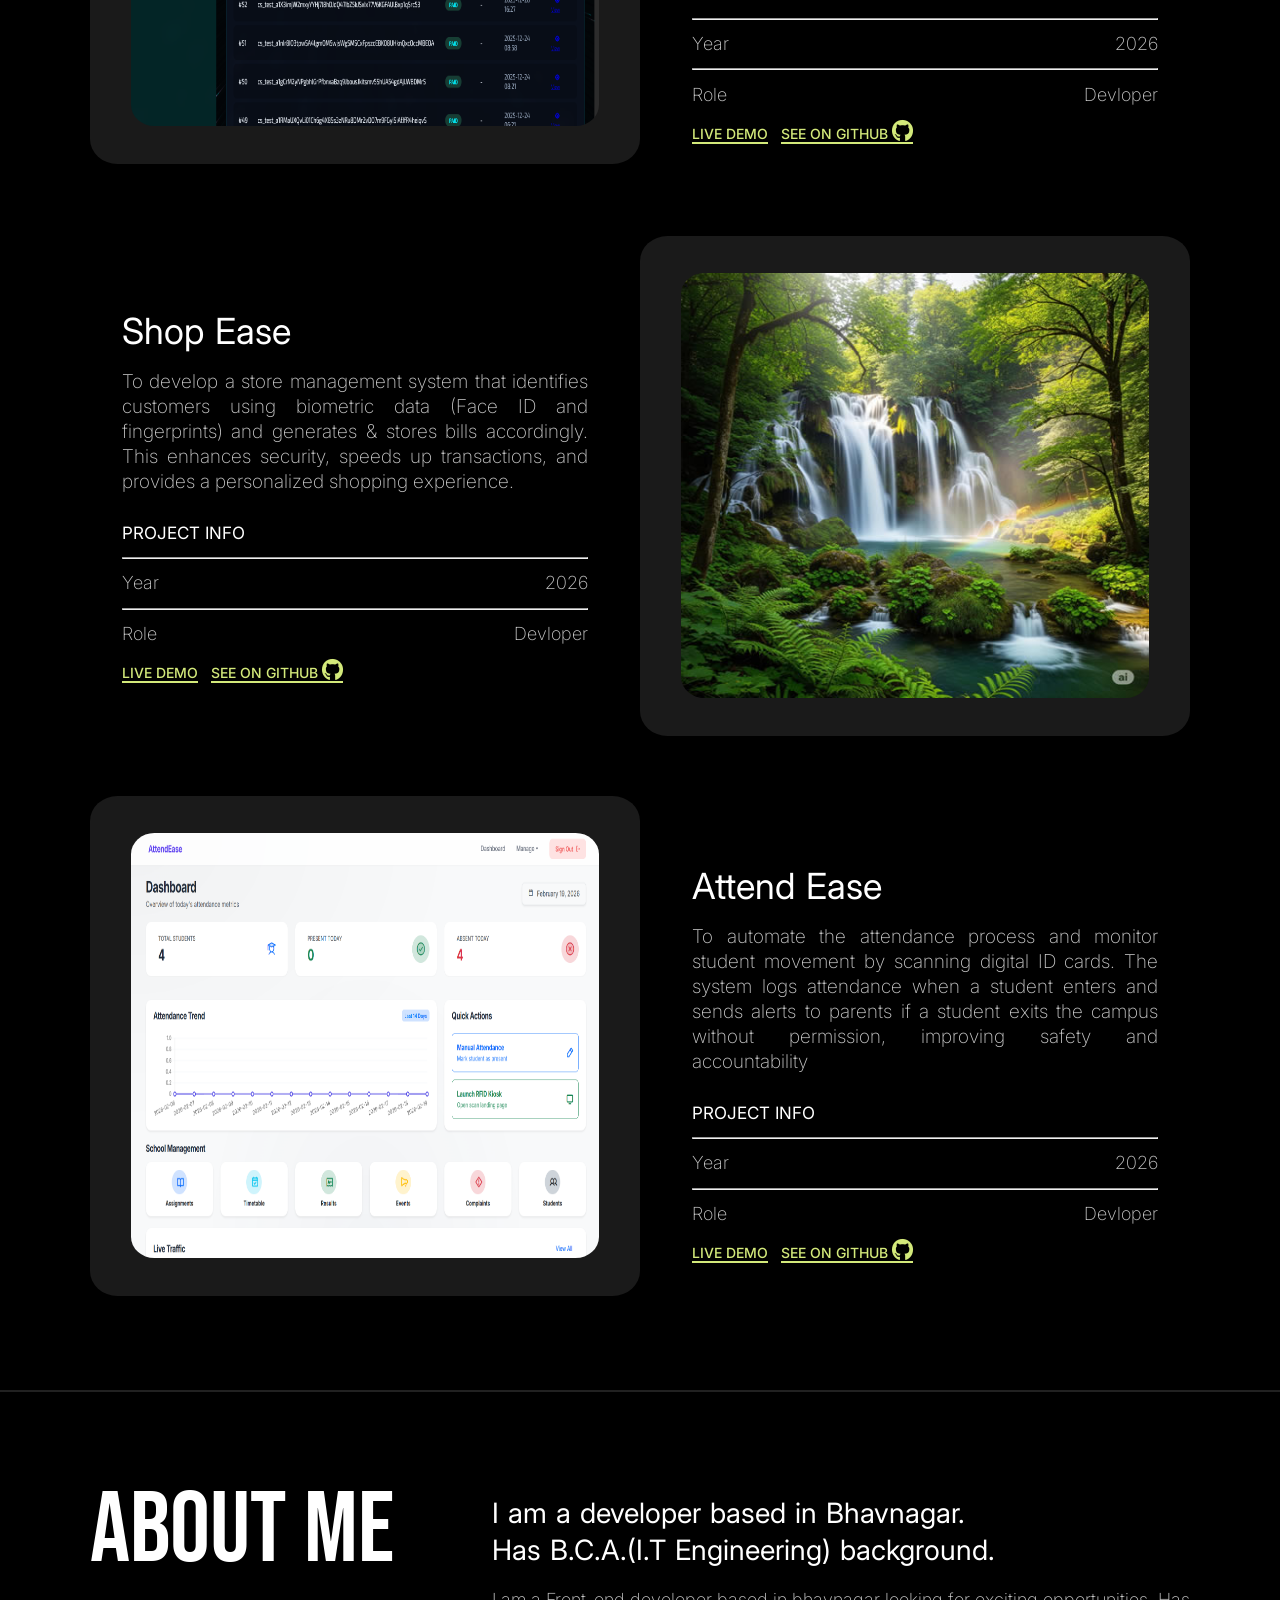
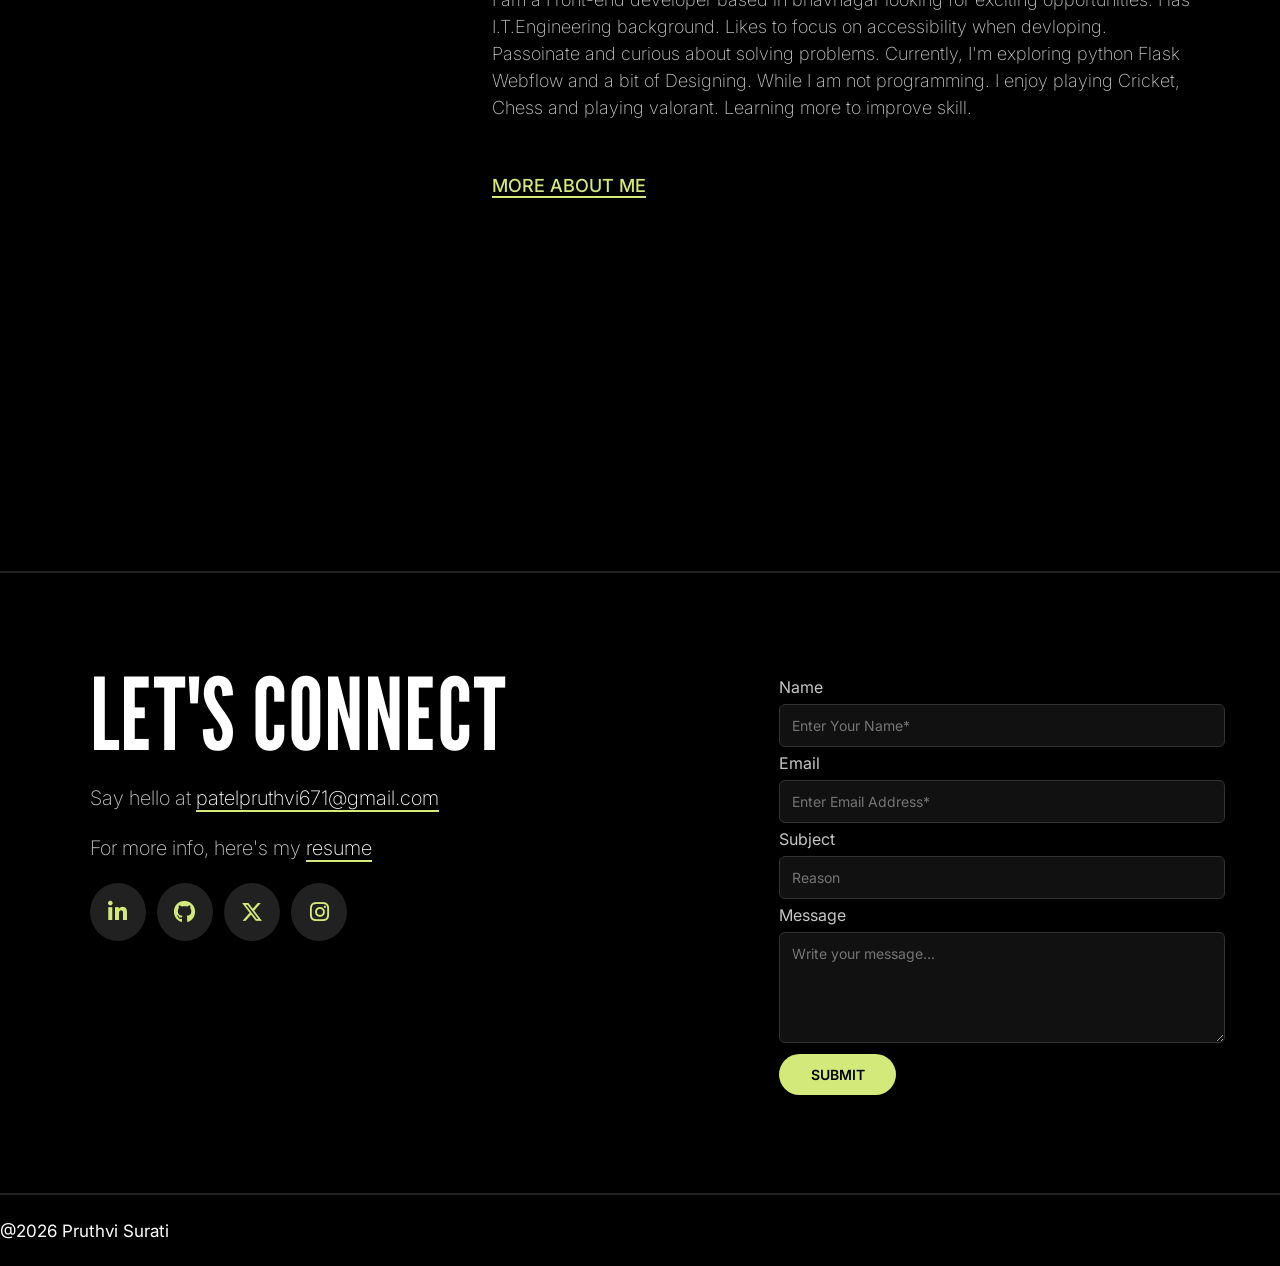
==== commit 870a2e2b: "." ====
--- a/index.html
+++ b/index.html
@@ -12,7 +12,7 @@
         rel="stylesheet">
     <link rel="stylesheet" href="https://cdnjs.cloudflare.com/ajax/libs/font-awesome/6.5.0/css/all.min.css">
 
-    <link rel="stylesheet" href="style1.css">
+    <link rel="stylesheet" href="style.css">
 </head>
 
 <body>
@@ -84,7 +84,7 @@
 
                 <h4>PROJECT INFO</h4>
                 <hr>
-                <div class="pd">  
+                <div class="pd">
                     <p>Year</p>
                     <p>2026</p>
                 </div>
--- a/style.css
+++ b/style.css
@@ -0,0 +1,457 @@
+body {
+    margin: 0;
+    background-color: black;
+}
+
+h1,
+h2,
+h3 {
+    color: white;
+    font-family: Bebas Neue;
+    font-weight: 100;
+    word-spacing: 2px;
+}
+
+h1 {
+    font-size: 100px;
+    font-weight: 100;
+    word-spacing: auto;
+    line-height: 100px;
+    margin: 0;
+}
+
+h2 {
+    font-size: 70px;
+    margin: 0;
+}
+
+h4 {
+    color: white;
+    font-family: inter;
+    font-size: 17px;
+    font-weight: 400;
+    margin: 2% 0;
+}
+
+hr {
+    margin: 0;
+}
+
+p {
+    font-family: inter;
+    font-family: inter;
+    font-size: 18px;
+    font-weight: 200;
+    color: #C6C6C6;
+}
+
+a {
+    /* color: White; */
+    text-decoration: none;
+    font-family: inter;
+    font-size: large;
+    gap: 10rem;
+    /* margin: 10px; */
+    transition: 1.6s;
+}
+
+i {
+    color: #D3E97A;
+    font-size: 22px;
+}
+
+/* Navbar Stylling  */
+
+.navbar {
+    padding: 1rem;
+    background-color: black;
+    display: flex;
+    align-items: center;
+    justify-content: space-between;
+    gap: 20rem;
+    /* margin-top: 1em; */
+    margin-left: 5em;
+    margin-right: 5em;
+}
+
+.navbar>span>a:hover {
+    /* background-color: black; */
+    color: greenyellow;
+}
+
+.navbar>span>h3 {
+    font-size: 30px;
+    color: #C6C6C6;
+}
+
+.navbar>span>a {
+    margin: 10px;
+    color: #C6C6C6;
+}
+
+.navbar:hover {
+    transition: 3s;
+    color: black;
+
+}
+
+.navbar>span {
+    display: flex;
+    justify-content: space-around;
+}
+
+/* personal information or container styling  */
+
+.container {
+    display: flex;
+    justify-content: center;
+    align-items: center;
+    color: white;
+    /* margin: 8rem; */
+    padding: 3rem;
+    gap: 5rem;
+    height: 50%;
+    border-bottom: #212121 solid 2.5px;
+}
+
+.pinfo {
+    padding-top: 2rem;
+    margin: 3rem;
+    text-align: left;
+    align-items: center;
+}
+
+.spbtn {
+    background-color: #D3E97A;
+    border-radius: 20rem;
+    color: black;
+    font-family: inter;
+    align-items: center;
+    text-align: center;
+}
+
+#contact {
+    text-align: left;
+    font-size: small;
+    font-family: inter;
+    font-weight: bold;
+    padding: 1rem 2rem 1rem 2rem;
+}
+
+.links {
+    display: flex;
+    gap: 2%;
+    justify-content: left;
+    align-items: center;
+}
+
+.lbtn {
+    height: 2rem;
+    font-size: 20px;
+    height: 50px;
+    width: 50px;
+    padding: 5px 3px 3px 3px;
+    background-color: #212121;
+    display: flex;
+    justify-content: center;
+    align-items: center;
+    border-radius: 50%;
+}
+
+.pimg>img {
+    height: 80vmin;
+    border-radius: 5%;
+    /* margin-right: 20vmin; */
+}
+
+/* ----------------project container styling---------------*/
+
+.project {
+    text-align: left;
+    margin: 7%;
+    /* padding-top: 7%;
+    padding-bottom: 7%; */
+    color: #C6C6C6;
+    /* border-bottom: #212121 solid 2.5px; */
+    /* width: 100%; */
+}
+
+.project>div>p {
+    font-size: 20px;
+}
+
+.pcard {
+    display: flex;
+    justify-content: space-between;
+    gap: 20px;
+    margin-top: 5%;
+    margin-bottom: 5%;
+
+    /* margin: auto; */
+}
+
+.card {
+    background-color: #1A1A1A;
+    border-radius: 5%;
+    height: 500px;
+    width: 50%;
+    flex-shrink: 0;
+    align-items: center;
+    display: flex;
+    justify-content: center;
+    margin: auto;
+}
+
+.card>img {
+    height: 85%;
+    width: 85%;
+    /* margin: auto; */
+    border-radius: 5%;
+}
+
+.prinfo {
+    padding: 2rem;
+    margin-top: 3rem;
+    justify-content: center;
+    text-align: justify;
+    align-items: center;
+    line-height: 30px;
+}
+
+.prinfo>p {
+    font-size: 19px;
+    line-height: 25px;
+    font-weight: 200;
+    margin-top: 5%;
+    margin-bottom: 5%;
+    text-align: justify;
+}
+
+.prinfo>h3 {
+    color: white;
+    font-family: inter;
+    font-size: 36px;
+    font-weight: 400;
+    margin: 0;
+}
+
+.pd {
+    display: flex;
+    justify-content: space-between;
+    /* margin-bottom: 3%; */
+}
+
+.pd>p {
+    margin: 2% 0;
+}
+
+.plink>a {
+    color: #D3E97A;
+    border-bottom: 2px solid #D3E97A;
+    margin-top: 3%;
+    margin-right: 2%;
+    font-weight: 500;
+    font-size: 14px;
+}
+
+
+/* --------------- About Section Styling------------------------ */
+
+.about {
+    display: flex;
+    justify-content: space-between;
+    margin: auto;
+    padding: 7%;
+    height: 600px;
+    border-top: #212121 solid 2.5px;
+    border-bottom: #212121 solid 2.5px;
+}
+
+.con>h3 {
+    color: white;
+    font-family: inter;
+    font-size: 28px;
+    font-weight: 400;
+    margin: 0;
+    line-height: 1.3;
+    margin-top: 2%;
+}
+
+.con>p {
+    line-height: 1.5
+}
+
+.con>span>a {
+    color: #D3E97A;
+    border-bottom: 2px solid #D3E97A;
+    /* margin-top: 3%;
+    margin-right: 2%; */
+    font-weight: 500;
+    font-size: 18px;
+    align-items: center;
+}
+
+
+/* ----------------Contact section Styling---------------- */
+
+.connect {
+    display: flex;
+    justify-content: center;
+    /* change this */
+    align-items: flex-start;
+    gap: 120px;
+    /* control spacing manually */
+    padding: 7%;
+    border-bottom: #212121 solid 2.5px;
+}
+
+.connect>.ah>h1 {
+    font-family: League Gothic;
+}
+
+.ah>p>a {
+    line-height: 1.5;
+    color: white;
+    border-bottom: #D3E97A 2.2px solid;
+    font-size: 20px;
+    /* padding-bottom: 1.5px; */
+}
+
+.ah>p {
+    font-size: 20px;
+}
+
+.ah {
+    flex: 1;
+    width: 40%;
+}
+
+.pform form {
+    display: flex;
+    flex-direction: column;
+    gap: 15px;
+}
+
+.pform input,
+.pform textarea {
+    width: 420px;
+    padding: 12px;
+    background-color: #111;
+    border: 1px solid #333;
+    color: white;
+    border-radius: 6px;
+    font-family: inter;
+    font-size: 14px;
+    transition: 1s;
+    font-size: 14px;
+}
+
+.pform input:hover,
+.pform textarea:hover {
+    outline: none;
+    /* background-color: #D3E97A; */
+    border-color: #D3E97A;
+
+}
+
+.pform input:focus,
+.pform textarea:focus {
+    outline: none;
+    /* background-color: #D3E97A; */
+    border-color: #D3E97A;
+}
+
+.pform button {
+    padding: 12px;
+    background-color: #D3E97A;
+    border: none;
+    font-family: inter;
+    font-weight: 600;
+    font-size: 14px;
+    border-radius: 20rem;
+    width: 70%;
+    align-items: center;
+    text-align: center;
+    cursor: pointer;
+}
+
+.pform {
+    color: #C6C6C6;
+    width: 40%;
+    line-height: 200%;
+    max-width: 500px;
+    flex: 1;
+    max-width: 420px;
+    margin: 2%;
+}
+
+label {
+    font-family: inter;
+    font-size: 16px;
+}
+
+/* ================= RESPONSIVE ================= */
+
+/* Tablet */
+@media (max-width: 992px) {
+
+    .container,
+    .about,
+    .connect,
+    .pcard {
+        flex-direction: column;
+        text-align: center;
+    }
+
+    .links {
+        justify-content: center;
+    }
+
+    .pimg img {
+        width: 70%;
+    }
+
+    .ah,
+    .pform {
+        width: 100%;
+        max-width: 600px;
+    }
+}
+
+/* Mobile */
+@media (max-width: 768px) {
+
+    h1 {
+        font-size: 42px;
+        line-height: 48px;
+    }
+
+    h2 {
+        font-size: 32px;
+    }
+
+    .navbar {
+        flex-direction: column;
+        gap: 1rem;
+        text-align: center;
+    }
+
+    .navbar span {
+        flex-direction: column;
+        gap: 0.5rem;
+    }
+
+    .container,
+    .about,
+    .connect {
+        padding: 4rem 1.5rem;
+    }
+
+    .project {
+        margin: 4rem 1.5rem;
+    }
+
+    .card {
+        padding: 1rem;
+    }
+}
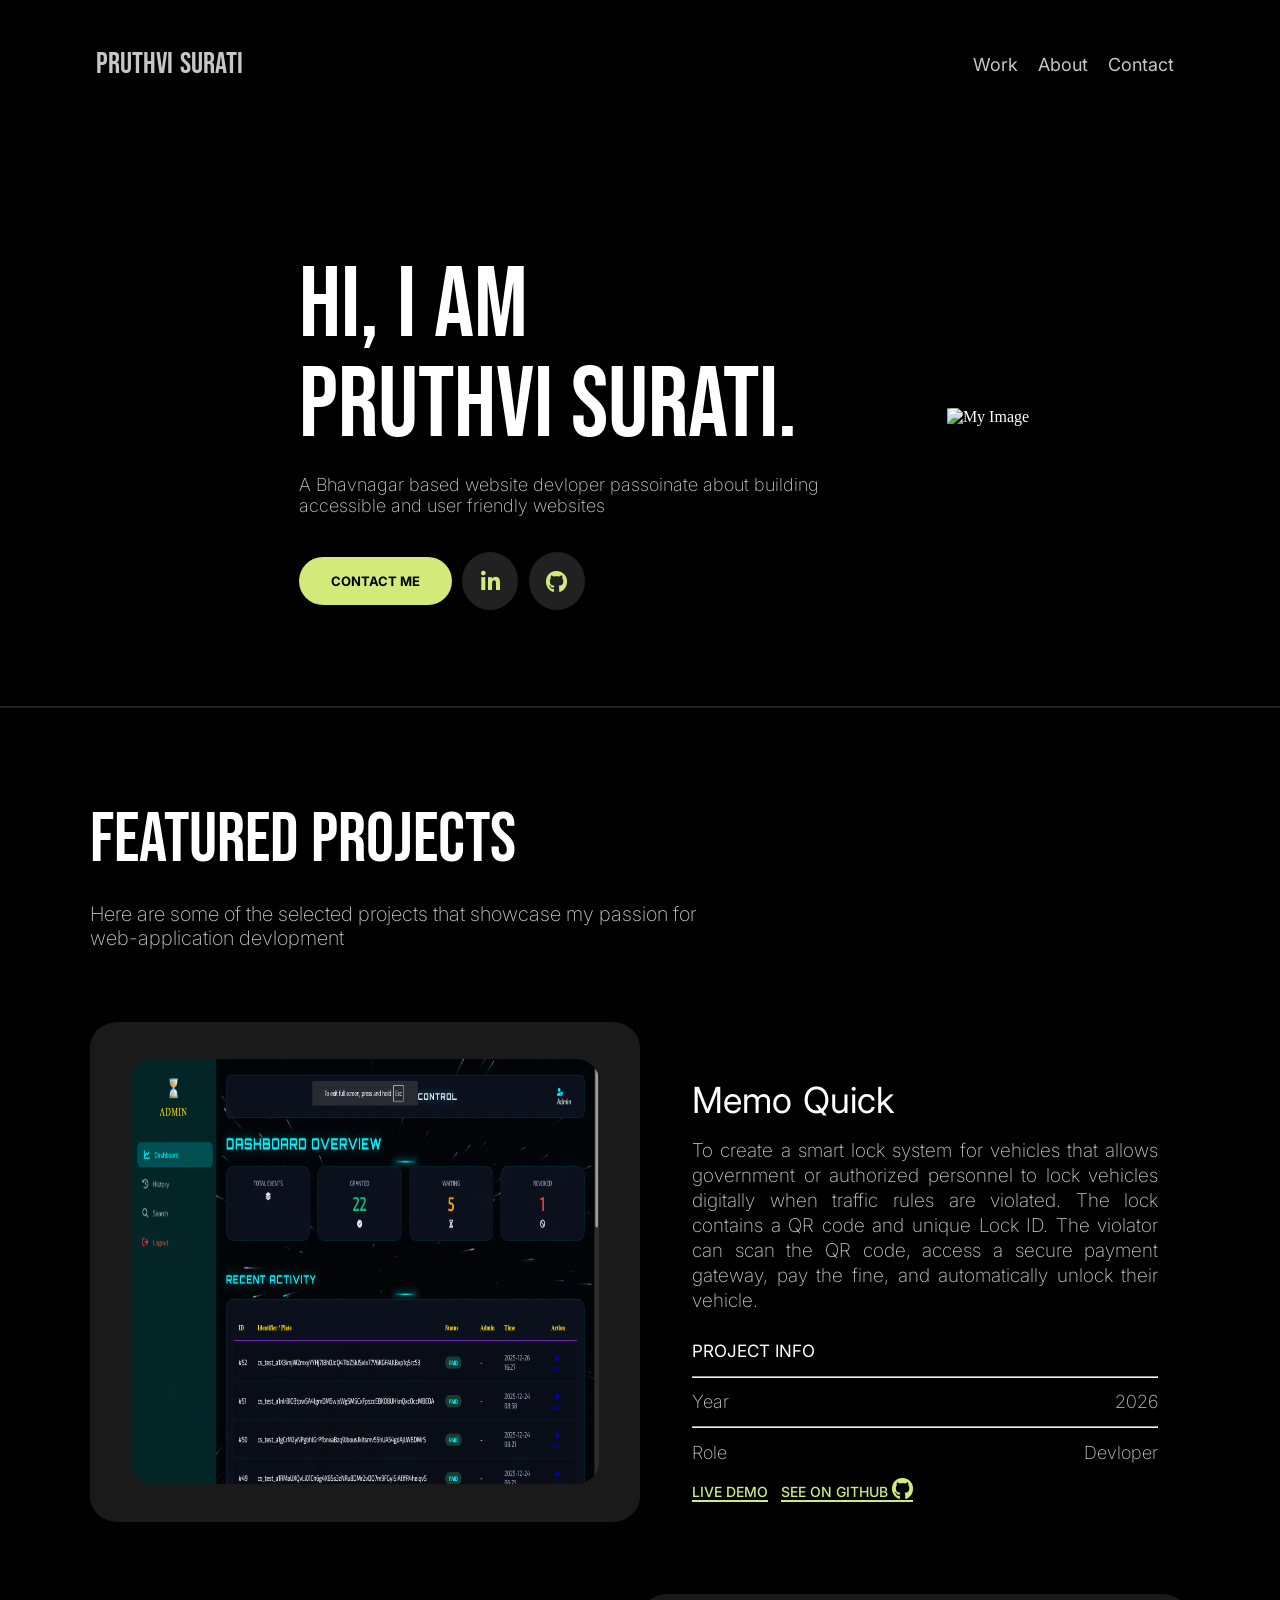
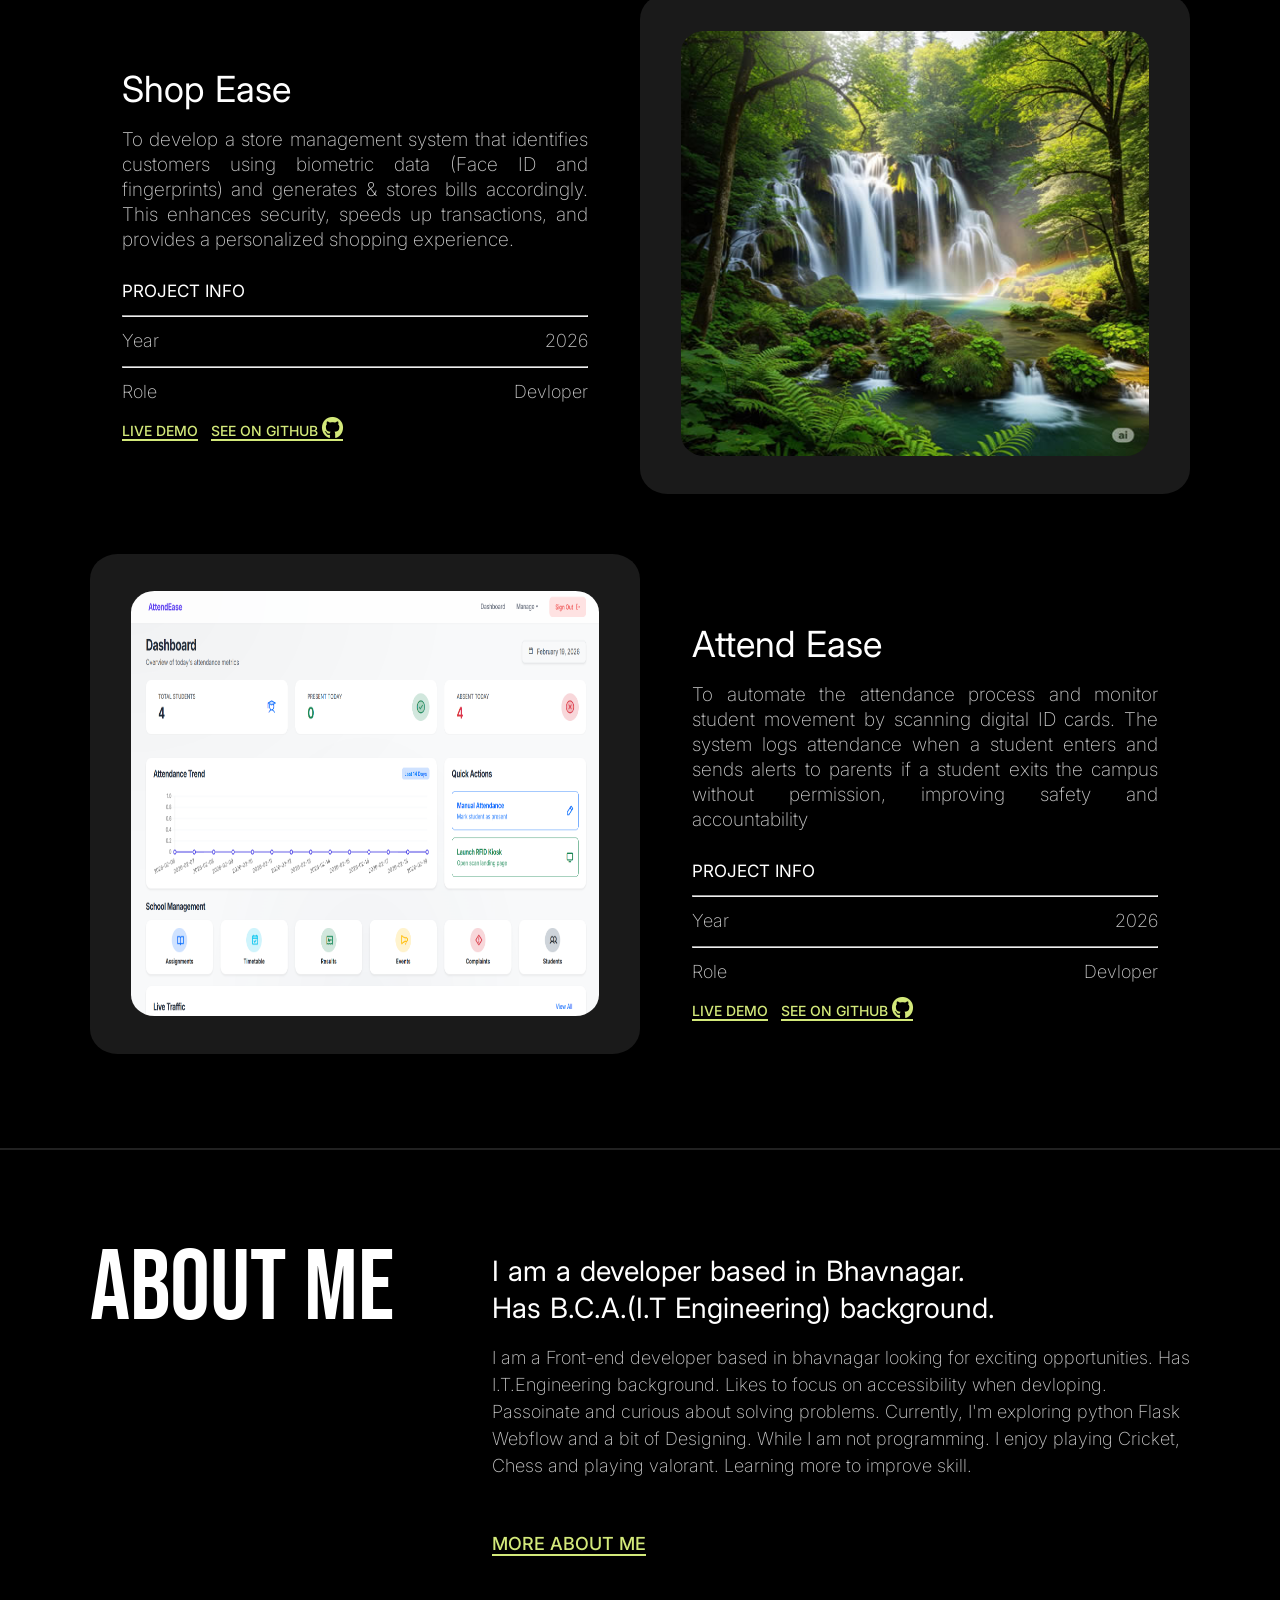
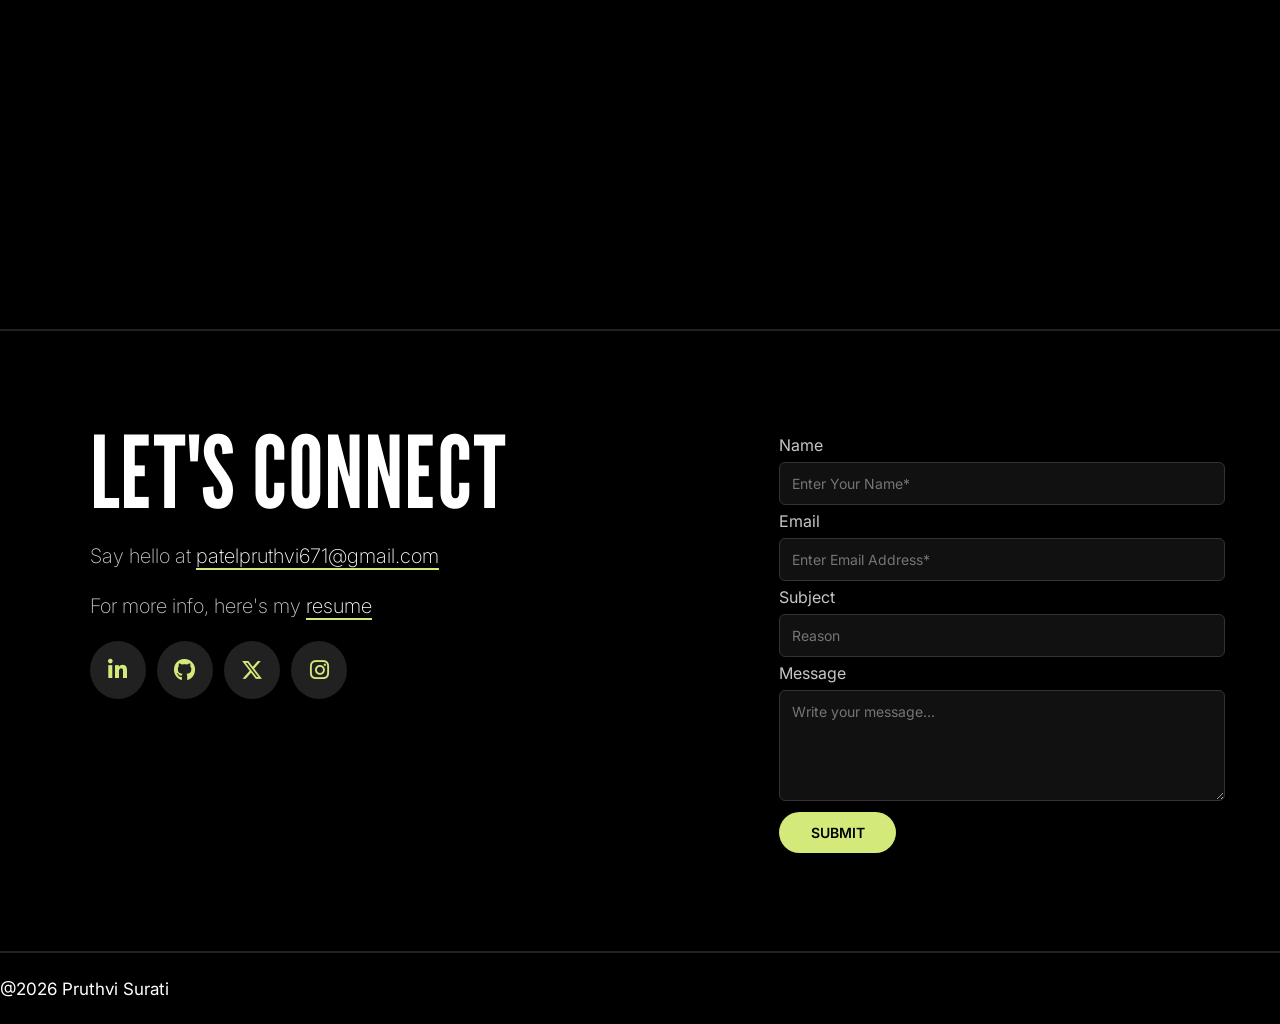
==== commit e520f36f: "Update image source in index.html" ====
--- a/index.html
+++ b/index.html
@@ -53,7 +53,7 @@
         </div>
 
         <div class="pimg">
-            <img src="images/cascading-waterfall.jpg" alt="My Image">
+            <img src="images/pruthvi profile image" alt="My Image">
         </div>
 
     </div>
@@ -267,4 +267,4 @@
 
 <script src="script.js"></script>
 
-</html>+</html>
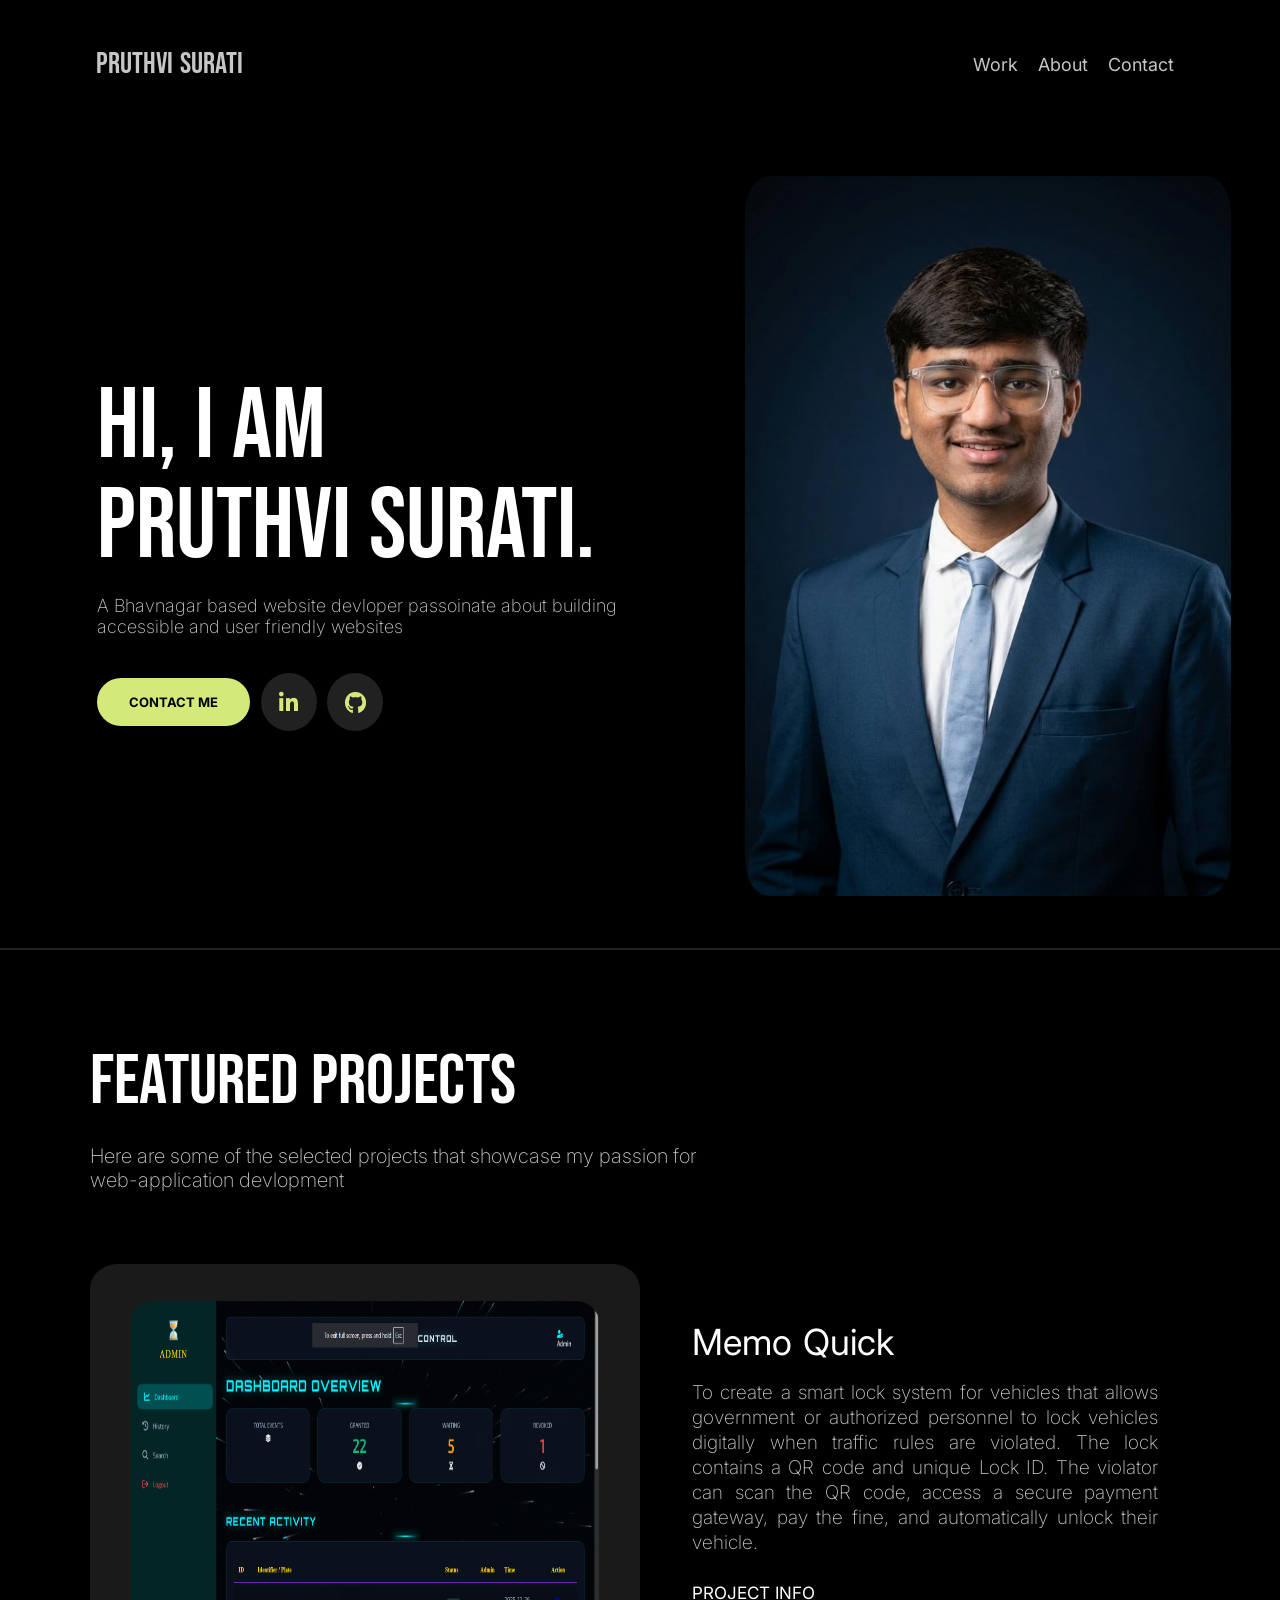
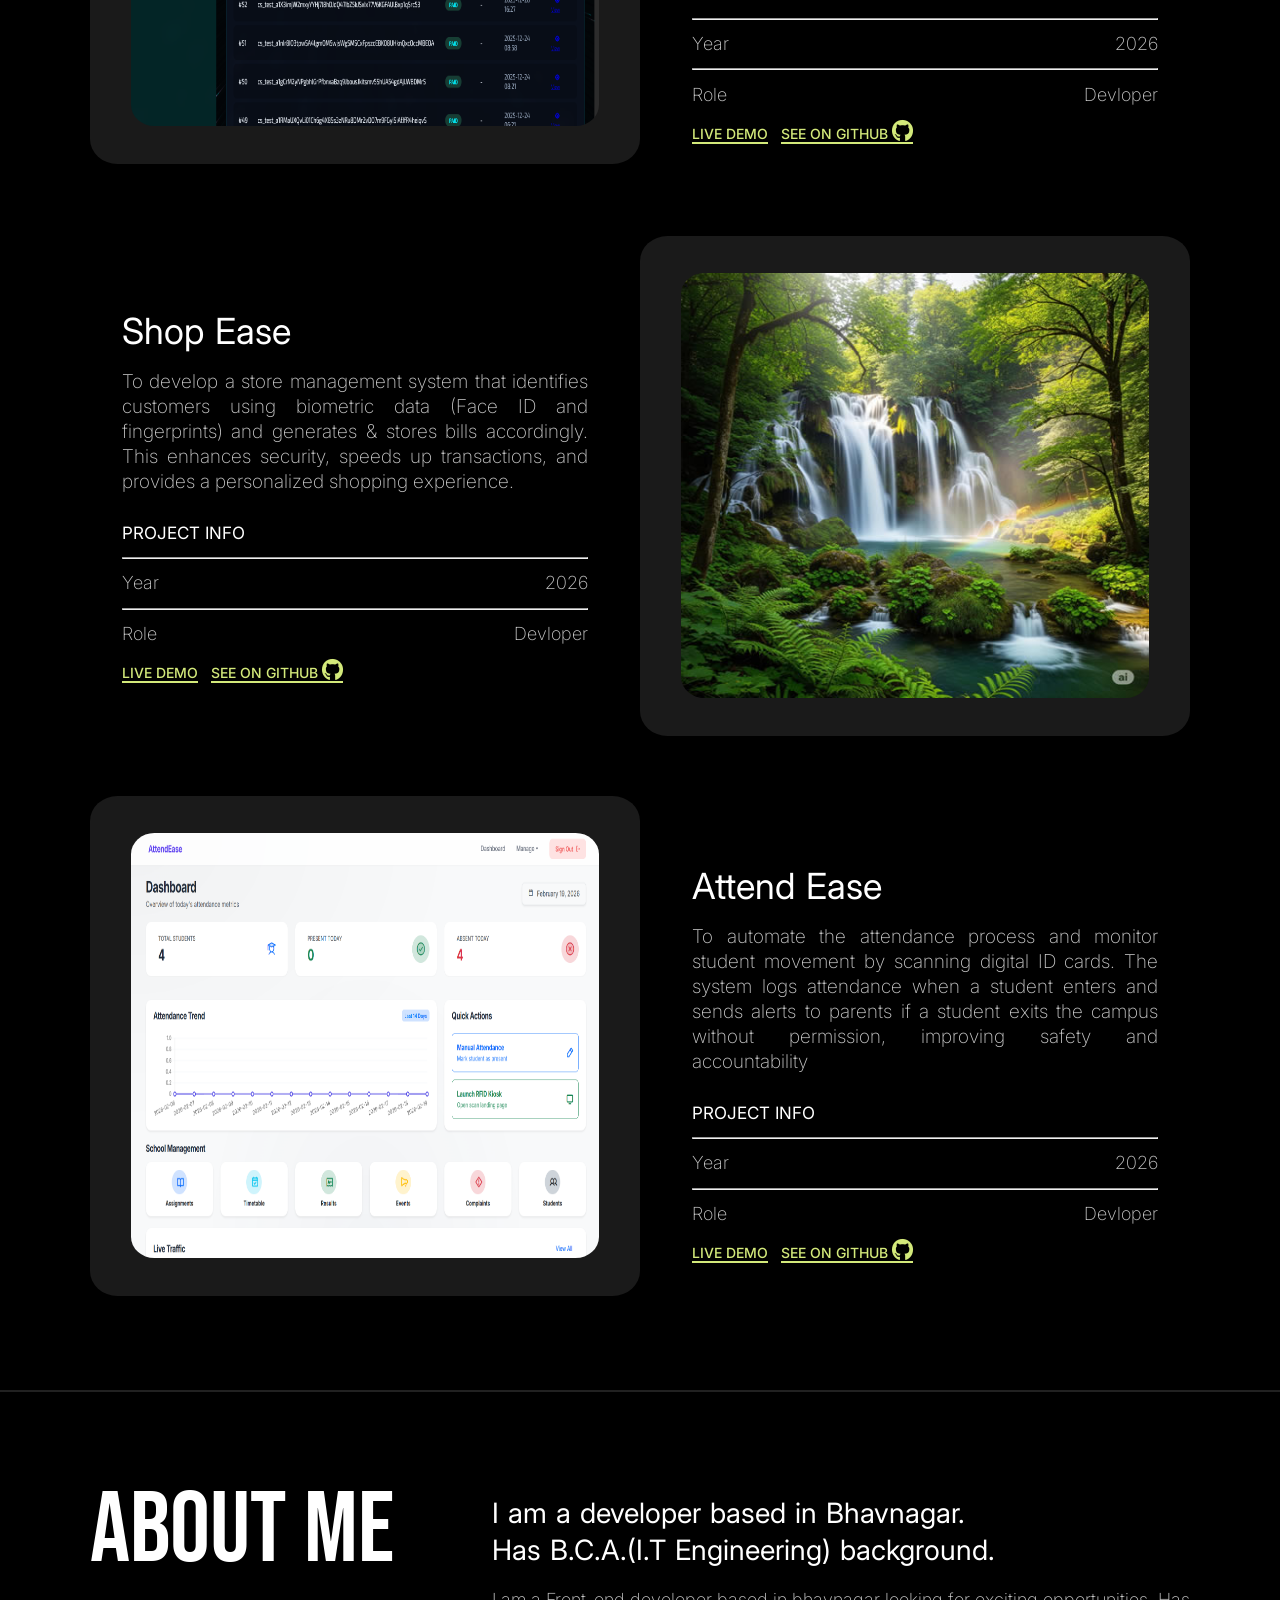
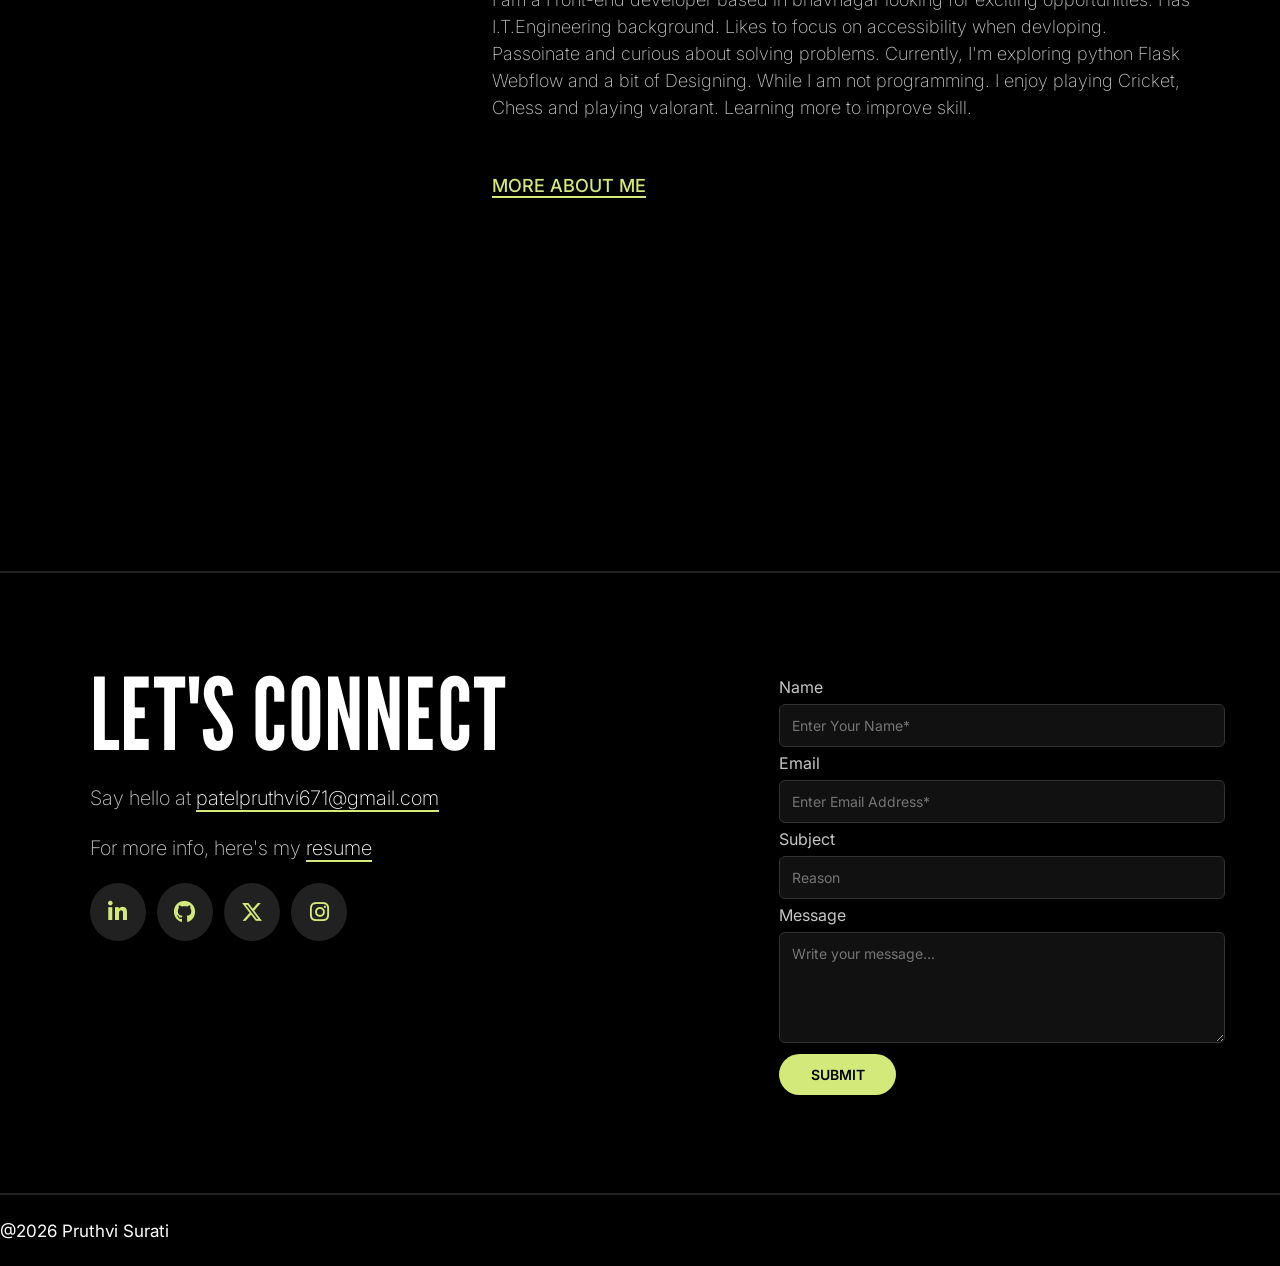
==== commit e37decc3: "Fix image source path in index.html" ====
--- a/index.html
+++ b/index.html
@@ -53,7 +53,7 @@
         </div>
 
         <div class="pimg">
-            <img src="images/pruthvi profile image" alt="My Image">
+            <img src="images/pruthvi profile image.png" alt="My Image">
         </div>
 
     </div>
